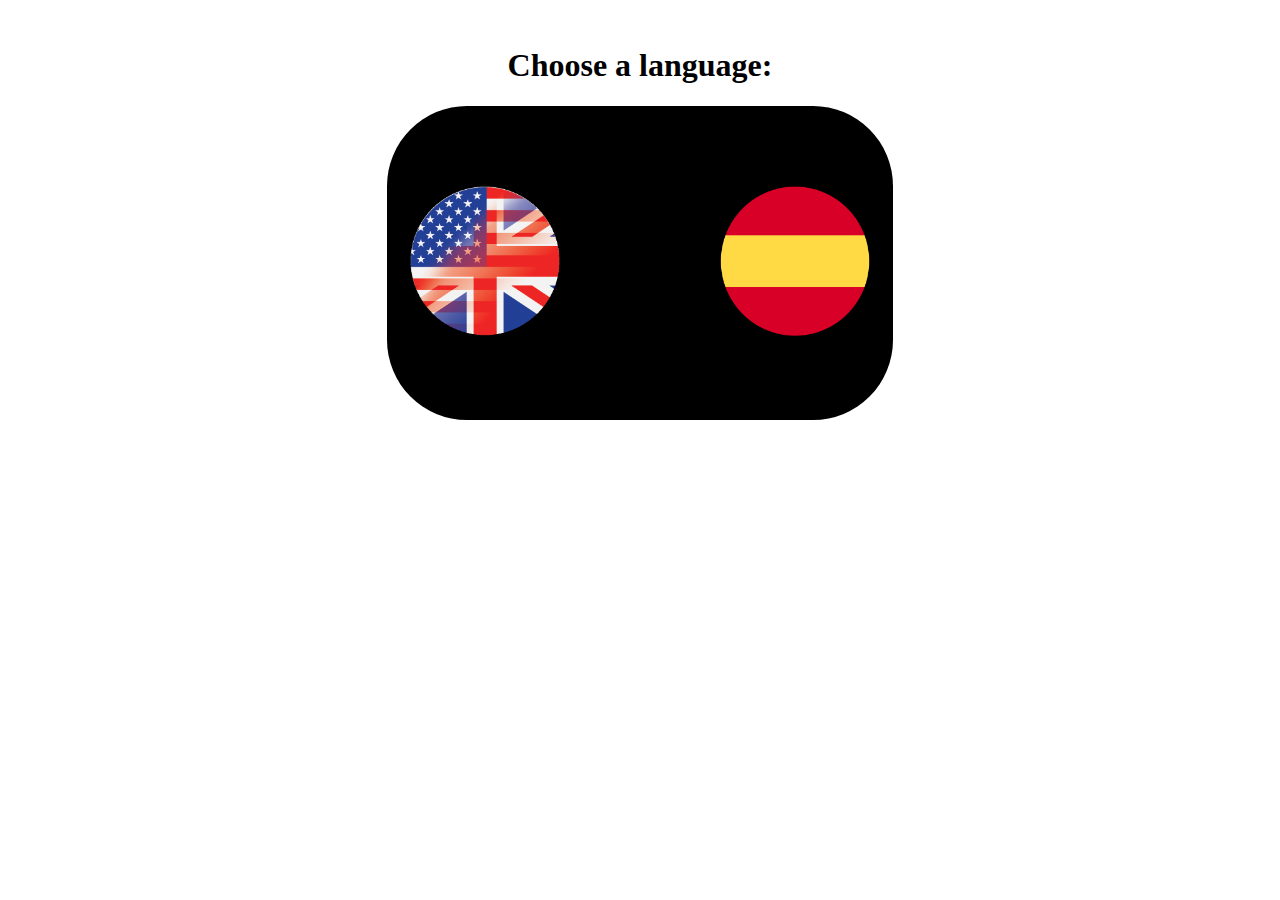
==== index.html @ 116fade8 "Update2023" ====
<!DOCTYPE html>
<html lang="en">

<head>
    <meta charset="UTF-8">
    <meta http-equiv="X-UA-Compatible" content="IE=edge">
    <meta name="viewport" content="width=device-width, initial-scale=1.0">
    <link href="css/index.css" rel="stylesheet">
    <title>CV - Language</title>
</head>

<body>
    <br>
    <h1 class="title">Choose a language:</h1>
    <div id="select">
        <a href="html/english.html"><img class="english" src="img/english.png" alt="english"></a>
        <a href="html/spanish.html"><img class="spanish" src="img/spanish.png" alt="spanish"></a>
    </div>
</body>

</html>
---- css/index.css ----
.title{
    text-align: center;
}
#select {
    display: flex;
    justify-content: center;
    background-color: black;
    margin-left: 30%;
    margin-right: 30%;
    border-radius: 80px;
}
.english {
    width: 150px;
    height: 150px;
    padding: 80px;
}

.english:hover {
    width: 200px;
    height: 200px;
    margin-top: 20px;
    margin-right: 30px;
    padding: 40px;
}

.spanish {
    padding: 80px;
    width: 150px;
    height: 150px;
}

.spanish:hover {
    margin-top: 20px;
    padding: 40px;
    width: 200px;
    margin-left: 30px;
    height: 200px;
}
@media (max-width:800px) {
    #select {
        margin-left: 1%;
        margin-right: 1%;
    }
    .spanish {
        width: 80px;
        height: 80px;
        padding: 10px;
    }
    .spanish:hover {
        padding: 5px;
        width: 100px;
        height: 100px;
        margin-top: 2px;
    }
    .english {
        width: 80px;
        height: 80px;
        padding: 10px;
    }
    .english:hover {
        padding: 5px;
        width: 100px;
        height: 100px;
        margin-top: 2px;
    }
}
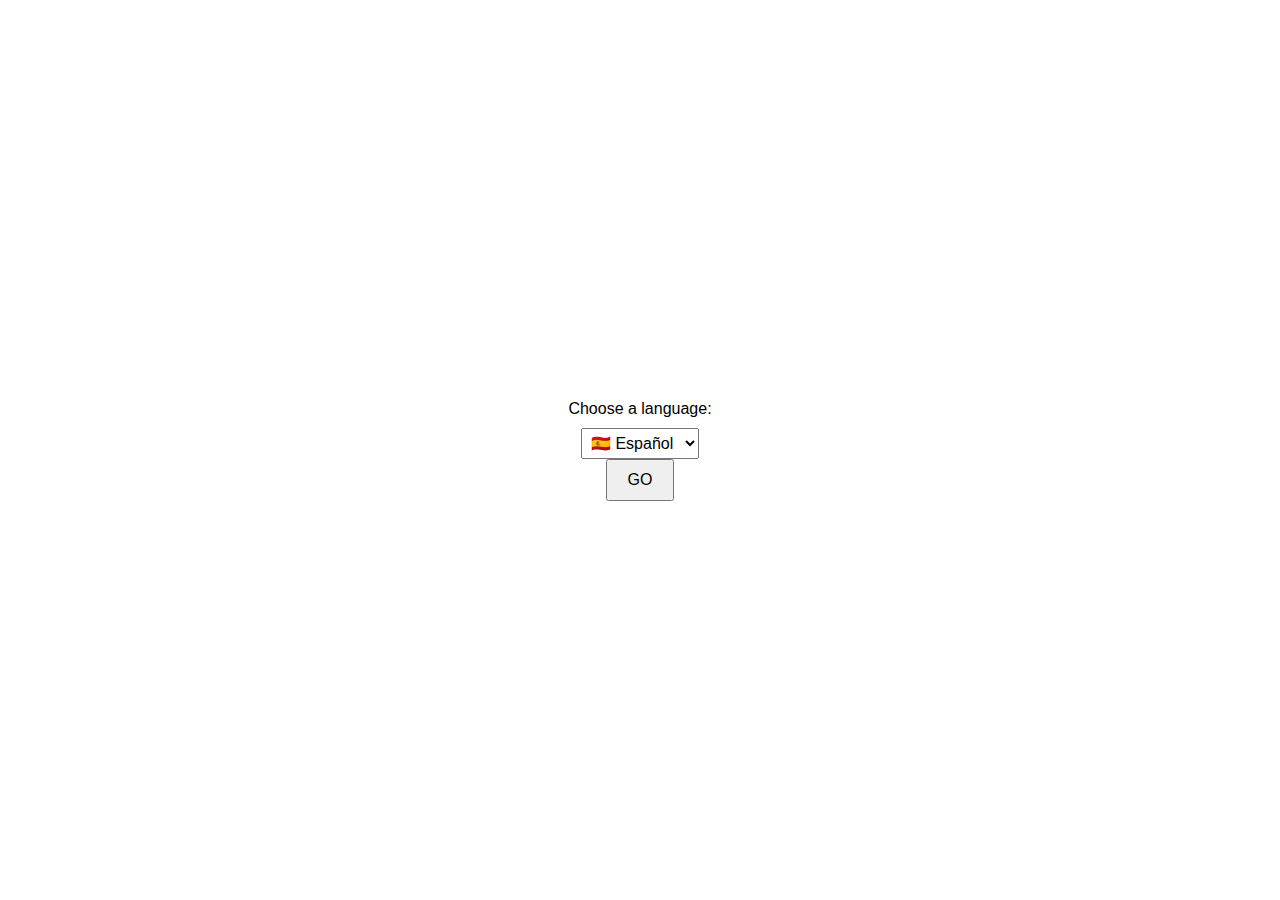
==== commit 1197ee3b: "languageUpdate" ====
--- a/index.html
+++ b/index.html
@@ -2,20 +2,75 @@
 <html lang="en">
 
 <head>
-    <meta charset="UTF-8">
-    <meta http-equiv="X-UA-Compatible" content="IE=edge">
-    <meta name="viewport" content="width=device-width, initial-scale=1.0">
-    <link href="css/index.css" rel="stylesheet">
-    <title>CV - Language</title>
+  <meta charset="UTF-8">
+  <meta name="viewport" content="width=device-width, initial-scale=1.0">
+  <title>Selector de Idioma</title>
+  <style>
+    body {
+      font-family: Arial, sans-serif;
+      margin: 0;
+      padding: 0;
+    }
+
+    .container {
+      display: flex;
+      justify-content: center;
+      align-items: center;
+      height: 100vh;
+    }
+
+    .language-selector {
+      display: flex;
+      flex-direction: column;
+      align-items: center;
+    }
+
+    .language-selector label {
+      margin-bottom: 10px;
+    }
+
+    .language-selector select {
+      padding: 5px;
+      font-size: 16px;
+    }
+
+    .language-selector button {
+      padding: 10px 20px;
+      font-size: 16px;
+    }
+
+    .flag-icon {
+      margin-right: 5px;
+    }
+  </style>
 </head>
 
 <body>
-    <br>
-    <h1 class="title">Choose a language:</h1>
-    <div id="select">
-        <a href="html/english.html"><img class="english" src="img/english.png" alt="english"></a>
-        <a href="html/spanish.html"><img class="spanish" src="img/spanish.png" alt="spanish"></a>
+  <div class="container">
+    <div class="language-selector">
+      <label for="language">Choose a language:</label>
+      <select id="language">
+        <option value="es">&#x1F1EA;&#x1F1F8; Español</option>
+        <option value="en">&#x1F1EC;&#x1F1E7; English</option>
+        <option value="fr">&#x1F1EB;&#x1F1F7; Français</option>
+      </select>
+      <button type="button" onclick="changeLanguage()">GO</button>
     </div>
+  </div>
+
+  <script>
+    function changeLanguage() {
+      var select = document.getElementById("language");
+      var selectedValue = select.options[select.selectedIndex].value;
+      if (selectedValue === "es") {
+        window.location.href = "html/es.html";
+      } else if (selectedValue === "en") {
+        window.location.href = "html/en.html";
+      } else if (selectedValue === "fr") {
+        window.location.href = "html/fr.html";
+      }
+    }
+  </script>
 </body>
 
 </html>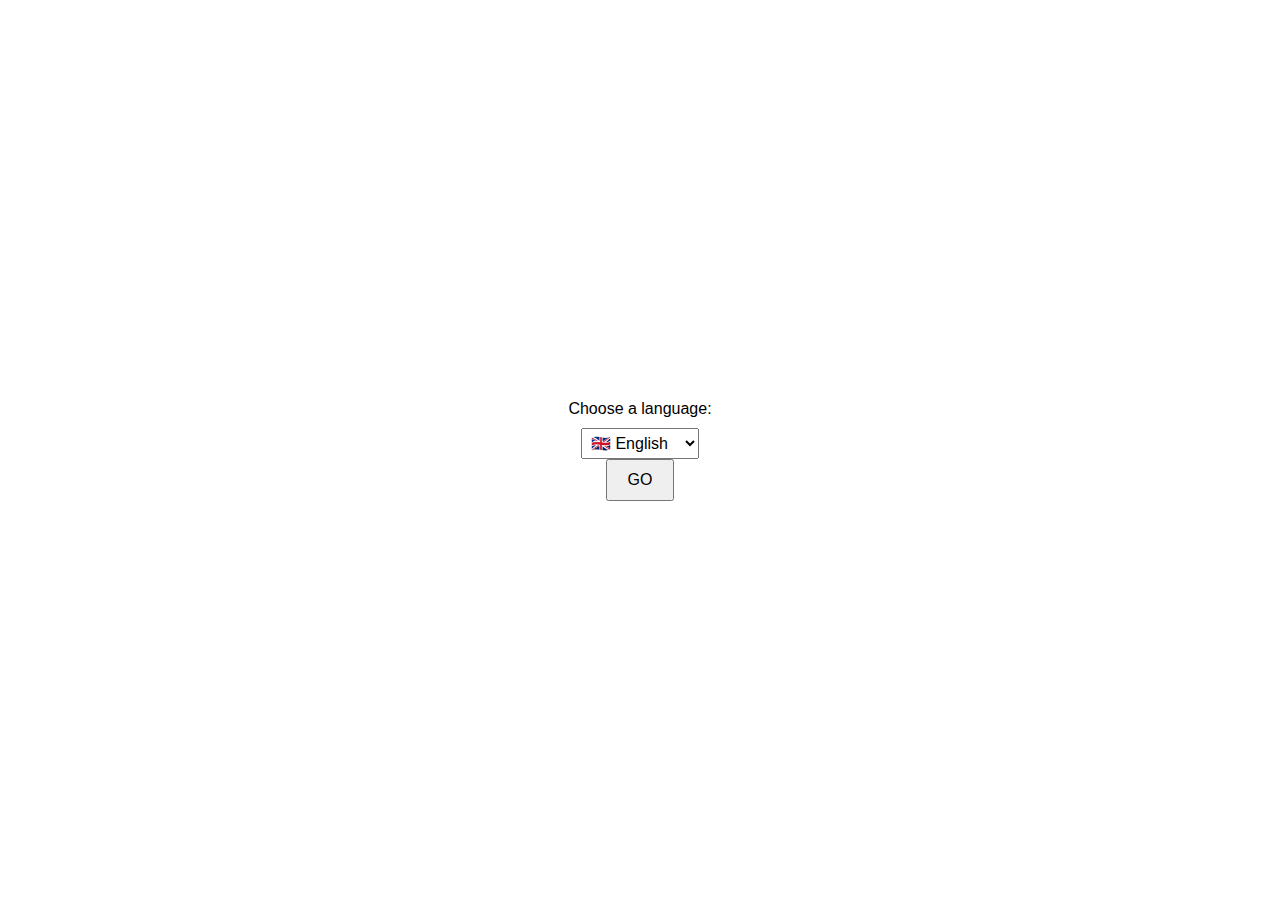
==== commit da7c4805: "lgUpdate" ====
--- a/index.html
+++ b/index.html
@@ -50,9 +50,11 @@
     <div class="language-selector">
       <label for="language">Choose a language:</label>
       <select id="language">
+        <option value="en">&#x1F1EC;&#x1F1E7; English</option>
         <option value="es">&#x1F1EA;&#x1F1F8; Español</option>
-        <option value="en">&#x1F1EC;&#x1F1E7; English</option>
         <option value="fr">&#x1F1EB;&#x1F1F7; Français</option>
+        <option value="de">&#x1F1E9;&#x1F1EA; Deutsch</option>
+        <option value="fi">&#x1F1EB;&#x1F1EE; Suomi</option>
       </select>
       <button type="button" onclick="changeLanguage()">GO</button>
     </div>
@@ -62,12 +64,16 @@
     function changeLanguage() {
       var select = document.getElementById("language");
       var selectedValue = select.options[select.selectedIndex].value;
-      if (selectedValue === "es") {
+      if (selectedValue === "en") {
+        window.location.href = "html/en.html";
+      } else if (selectedValue === "es") {
         window.location.href = "html/es.html";
-      } else if (selectedValue === "en") {
-        window.location.href = "html/en.html";
       } else if (selectedValue === "fr") {
         window.location.href = "html/fr.html";
+      } else if (selectedValue === "de") {
+        window.location.href = "html/de.html";
+      } else if (selectedValue === "fi") {
+        window.location.href = "html/fi.html";
       }
     }
   </script>
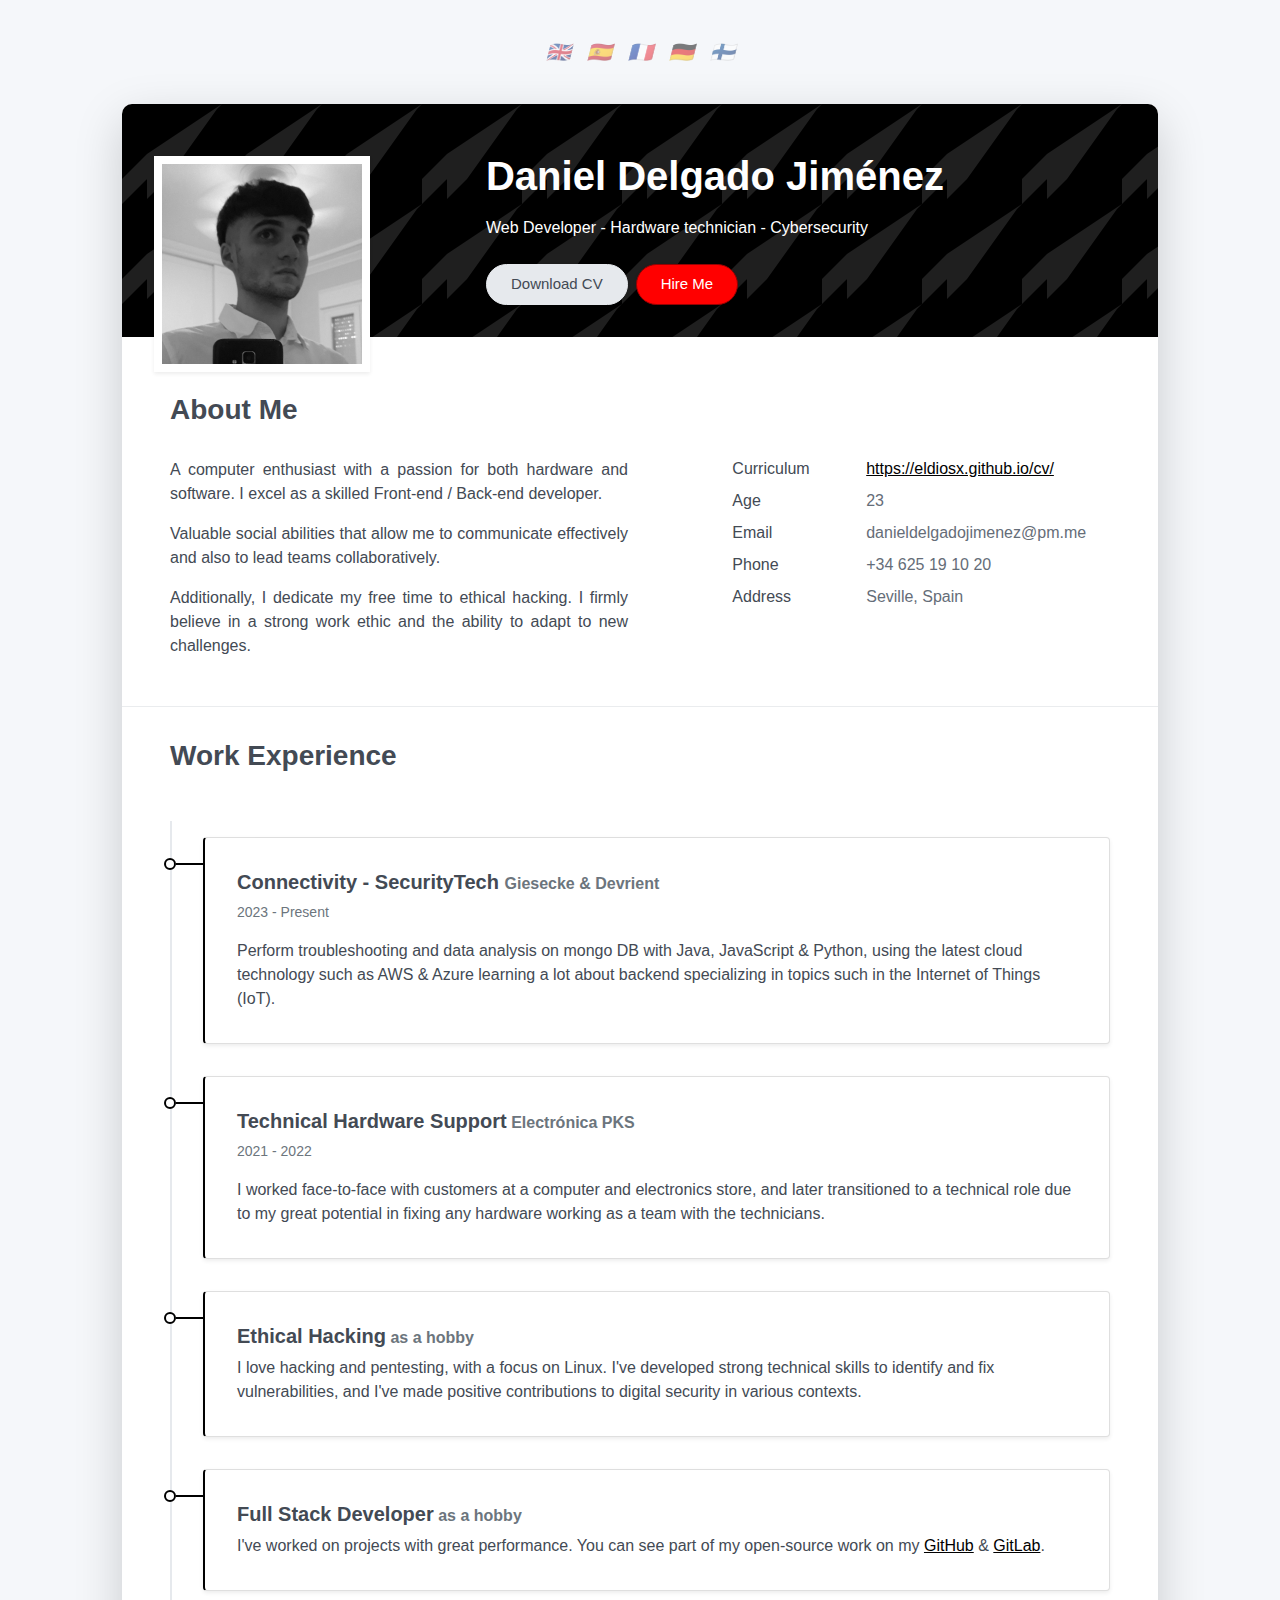
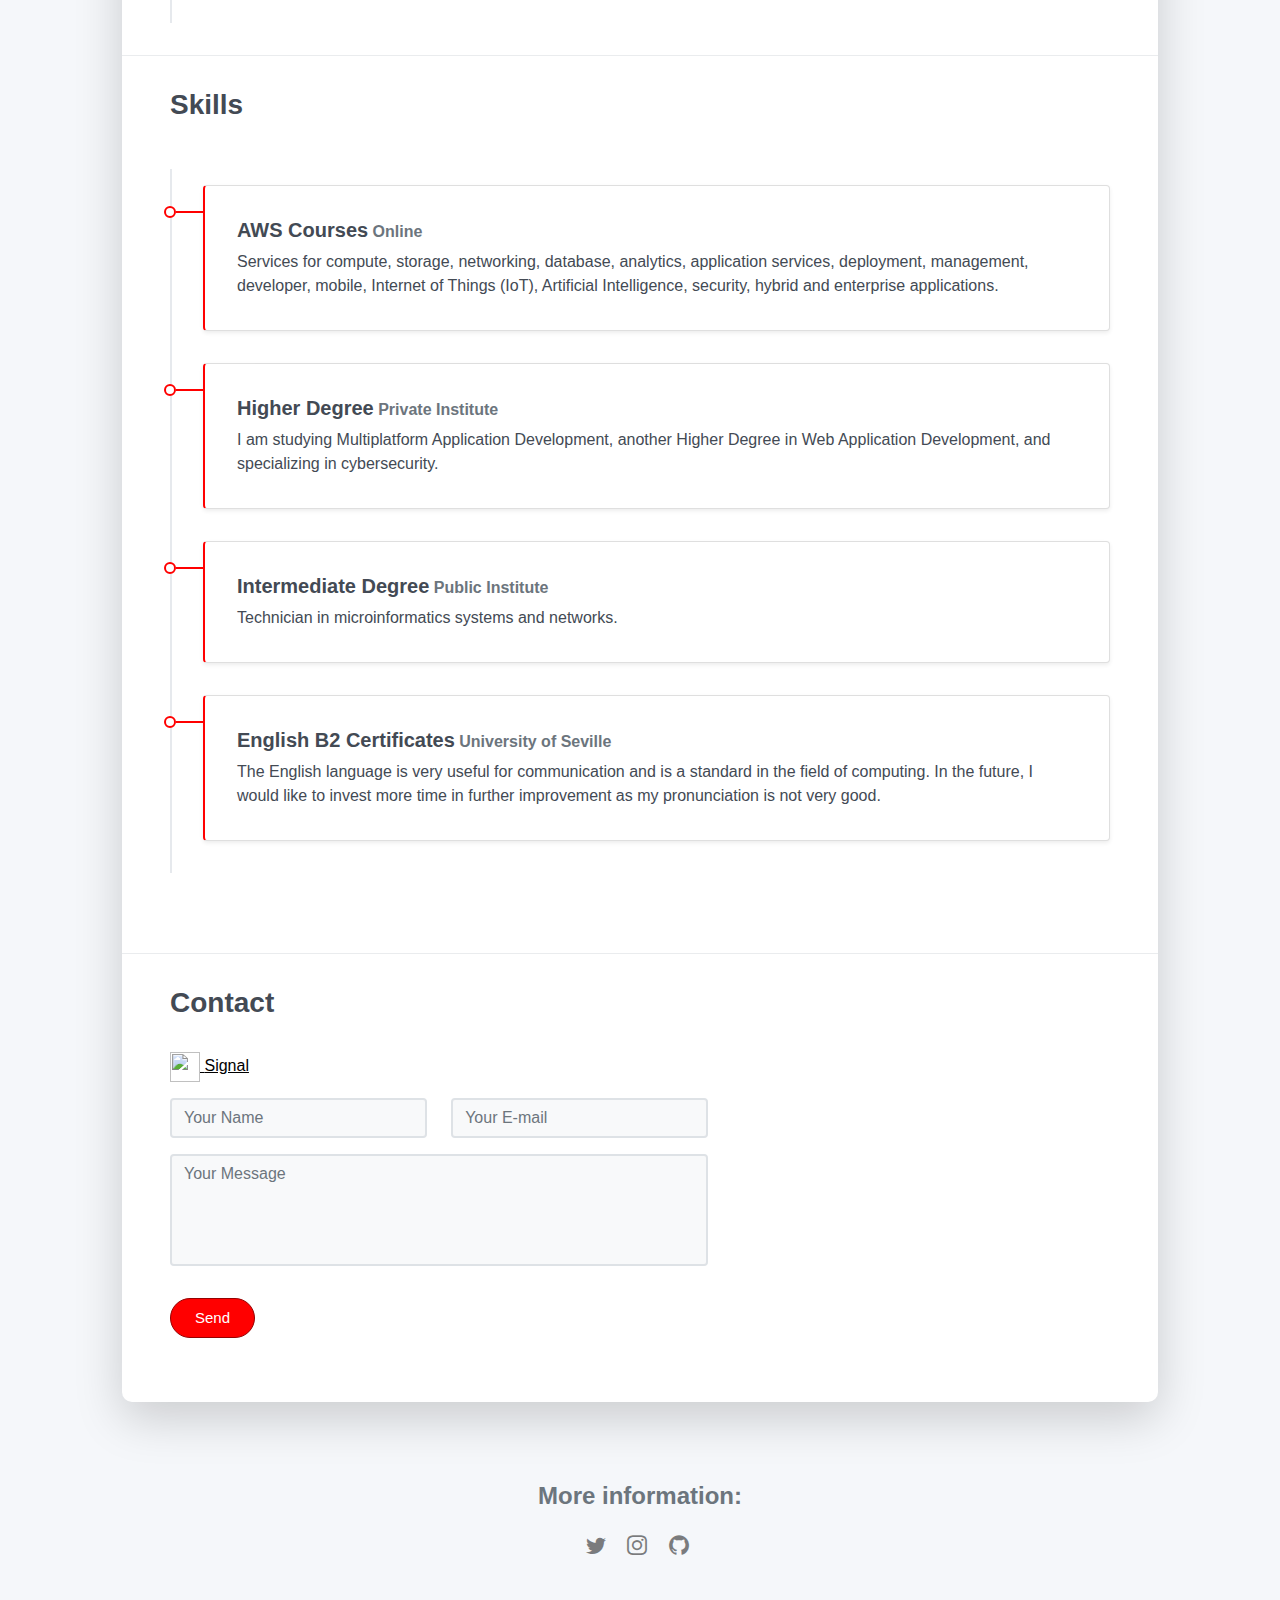
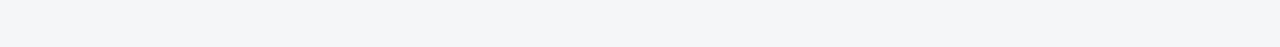
==== commit ea481c2f: "purge" ====
--- a/index.html
+++ b/index.html
@@ -1,82 +1,294 @@
 <!DOCTYPE html>
-<html lang="en">
+<html lang="es-ES">
 
 <head>
   <meta charset="UTF-8">
-  <meta name="viewport" content="width=device-width, initial-scale=1.0">
-  <title>Selector de Idioma</title>
-  <style>
-    body {
-      font-family: Arial, sans-serif;
-      margin: 0;
-      padding: 0;
-    }
-
-    .container {
-      display: flex;
-      justify-content: center;
-      align-items: center;
-      height: 100vh;
-    }
-
-    .language-selector {
-      display: flex;
-      flex-direction: column;
-      align-items: center;
-    }
-
-    .language-selector label {
-      margin-bottom: 10px;
-    }
-
-    .language-selector select {
-      padding: 5px;
-      font-size: 16px;
-    }
-
-    .language-selector button {
-      padding: 10px 20px;
-      font-size: 16px;
-    }
-
-    .flag-icon {
-      margin-right: 5px;
-    }
-  </style>
+  <meta http-equiv="X-UA-Compatible" content="IE=edge">
+  <meta name="viewport" content="width=device-width, initial-scale=1">
+  <title>Curriculum Vitae</title>
+  <link href="../css/main.css" rel="stylesheet">
+  <link href="../css/fonts.css" rel="stylesheet">
 </head>
 
-<body>
-  <div class="container">
-    <div class="language-selector">
-      <label for="language">Choose a language:</label>
-      <select id="language">
-        <option value="en">&#x1F1EC;&#x1F1E7; English</option>
-        <option value="es">&#x1F1EA;&#x1F1F8; Español</option>
-        <option value="fr">&#x1F1EB;&#x1F1F7; Français</option>
-        <option value="de">&#x1F1E9;&#x1F1EA; Deutsch</option>
-        <option value="fi">&#x1F1EB;&#x1F1EE; Suomi</option>
-      </select>
-      <button type="button" onclick="changeLanguage()">GO</button>
+<body id="top">
+  <header class="d-print-none">
+    <div class="container text-center text-lg-left">
+      <div class="py-3 clearfix">
+        <div class="site-nav">
+          <nav>
+            <ul class="nav justify-content-center">
+              <li class="nav-item">
+                <a class="nav-link" href="./">
+                  <i>&#x1F1EC;&#x1F1E7;</i>
+                </a>
+              </li>
+              <li class="nav-item">
+                <a class="nav-link" href="./es">
+                  <i>&#x1F1EA;&#x1F1F8;</i>
+                </a>
+              </li>
+              <li class="nav-item">
+                <a class="nav-link" href="./fr">
+                  <i>&#x1F1EB;&#x1F1F7;</i>
+                </a>
+              </li>
+              <li class="nav-item">
+                <a class="nav-link" href="./de">
+                  <i>&#x1F1E9;&#x1F1EA;</i>
+                </a>
+              </li>
+              <li class="nav-item">
+                <a class="nav-link" href="./fi">
+                  <i>&#x1F1EB;&#x1F1EE;</i>
+                </a>
+              </li>
+            </ul>
+          </nav>
+        </div>
+      </div>
+    </div>
+  </header>
+  <div class="page-content">
+    <div class="container">
+      <div class="cover shadow-lg bg-white">
+        <div class="cover-bg p-3 p-lg-4 text-white">
+          <div class="row">
+            <div class="col-lg-4 col-md-5">
+              <div class="avatar hover-effect bg-white shadow-sm p-1"><img src="../img/avatar2023.jpg" width="200"
+                  height="200" alt="profile"></div>
+            </div>
+            <div class="col-lg-8 col-md-7 text-center text-md-start">
+              <h2 class="h1 mt-2">Daniel Delgado Jiménez</h2>
+              <p>Web Developer - Hardware technician -
+                Cybersecurity</p>
+              <div class="d-print-none"><a class="btn btn-light text-dark shadow-sm mt-1 me-1"
+                  href="../pdf/resume_en.pdf" target="_blank">Download
+                  CV</a><a class="btn btn-success shadow-sm mt-1" href="#contact">Hire Me</a></div>
+            </div>
+          </div>
+        </div>
+        <div class="about-section pt-4 px-3 px-lg-4 mt-1">
+          <div class="row">
+            <div class="col-md-6">
+              <h2 class="h3 mb-3">About Me</h2>
+              <p>A computer enthusiast with a passion for both hardware and software. I excel as a
+                skilled Front-end / Back-end developer. </p>
+
+              <p>Valuable social abilities that allow me to communicate
+                effectively and also to lead teams collaboratively. </p>
+
+              <p>Additionally, I dedicate my free time to ethical hacking. I firmly believe in a strong work ethic and
+                the ability to adapt to new challenges.</p>
+            </div>
+            <div class="col-md-5 offset-md-1">
+              <br><br>
+              <div class="row mt-2">
+                <div class="col-sm-4">
+                  <div class="pb-1">Curriculum</div>
+                </div>
+                <div class="col-sm-8">
+                  <div class="pb-1 text-secondary"><a
+                      href="https://eldiosx.github.io/cv/">https://eldiosx.github.io/cv/</a></div>
+                </div>
+                <div class="col-sm-4">
+                  <div class="pb-1">Age</div>
+                </div>
+                <div class="col-sm-8">
+                  <div id="age" class="pb-1 text-secondary"></div>
+                </div>
+                <div class="col-sm-4">
+                  <div class="pb-1">Email</div>
+                </div>
+                <div class="col-sm-8">
+                  <div class="pb-1 text-secondary">danieldelgadojimenez@pm.me</div>
+                </div>
+                <div class="col-sm-4">
+                  <div class="pb-1">Phone</div>
+                </div>
+                <div class="col-sm-8">
+                  <div class="pb-1 text-secondary">+34 625 19 10 20</div>
+                </div>
+                <div class="col-sm-4">
+                  <div class="pb-1">Address</div>
+                </div>
+                <div class="col-sm-8">
+                  <div class="pb-1 text-secondary">Seville, Spain</div>
+                </div>
+              </div>
+            </div>
+          </div>
+        </div>
+        <hr class="d-print-none">
+        <div class="work-experience-section px-3 px-lg-4">
+          <h2 class="h3 mb-4">Work Experience</h2>
+          <div class="timeline">
+            <div class="timeline-card timeline-card-primary card shadow-sm">
+              <div class="card-body">
+                <div class="h5 mb-1">
+                  Connectivity - SecurityTech
+                  <span class="text-muted h6"> Giesecke & Devrient</span>
+                </div>
+                <div class="text-muted text-small mb-2">2023 - Present</div>
+                <div>Perform troubleshooting and data analysis on mongo DB with Java, JavaScript & Python, using the
+                  latest cloud technology such as AWS & Azure learning a lot about backend specializing in topics such
+                  in the Internet of Things (IoT).
+                </div>
+              </div>
+            </div>
+            <div class="timeline-card timeline-card-primary card shadow-sm">
+              <div class="card-body">
+                <div class="h5 mb-1">Technical Hardware Support<span class="text-muted h6"> Electrónica PKS</span>
+                </div>
+                <div class="text-muted text-small mb-2">2021 - 2022</div>
+                <div>I worked face-to-face with customers at a computer and electronics store, and later transitioned to
+                  a technical role due to my great potential in fixing any hardware working as a team with the
+                  technicians.
+                </div>
+              </div>
+            </div>
+            <div class="timeline-card timeline-card-primary card shadow-sm">
+              <div class="card-body">
+                <div class="h5 mb-1">Ethical Hacking<span class="text-muted h6"> as a hobby</span></div>
+                <div>
+                  I love hacking and pentesting, with a focus on Linux. I've developed strong technical skills to
+                  identify and fix vulnerabilities, and I've made positive contributions to digital security in various
+                  contexts.
+                </div>
+              </div>
+            </div>
+            <div class="timeline-card timeline-card-primary card shadow-sm">
+              <div class="card-body">
+                <div class="h5 mb-1">Full Stack Developer<span class="text-muted h6"> as a hobby</span>
+                </div>
+                <div>I've worked on projects with great performance. You can see part of my open-source work
+                  on my <a href="https://github.com/eldiosx">GitHub</a> & <a
+                    href="https://gitlab.com/eldiosx">GitLab</a>.</div>
+              </div>
+            </div>
+          </div>
+        </div>
+        <hr class="d-print-none">
+        <div class="page-break"></div>
+        <div class="education-section px-3 px-lg-4 pb-4">
+          <h2 class="h3 mb-4">Skills</h2>
+          <div class="timeline">
+            <div class="timeline-card timeline-card-success card shadow-sm">
+              <div class="card-body">
+                <div class="h5 mb-1">AWS Courses<span class="text-muted h6"> Online</span></div>
+                <div>Services for compute, storage, networking, database, analytics, application services, deployment,
+                  management, developer, mobile, Internet of Things (IoT), Artificial Intelligence, security, hybrid and
+                  enterprise applications.
+                </div>
+              </div>
+            </div>
+            <div class="timeline-card timeline-card-success card shadow-sm">
+              <div class="card-body">
+                <div class="h5 mb-1">Higher Degree<span class="text-muted h6"> Private Institute</span></div>
+                <div>I am studying Multiplatform Application Development, another Higher Degree in
+                  Web Application Development, and specializing in cybersecurity.
+                </div>
+              </div>
+            </div>
+            <div class="timeline-card timeline-card-success card shadow-sm">
+              <div class="card-body">
+                <div class="h5 mb-1">Intermediate Degree<span class="text-muted h6"> Public Institute</span>
+                </div>
+                <div>Technician in microinformatics systems and networks.
+                </div>
+              </div>
+            </div>
+            <div class="timeline-card timeline-card-success card shadow-sm">
+              <div class="card-body">
+                <div class="h5 mb-1">English B2 Certificates<span class="text-muted h6"> University of Seville</span>
+                </div>
+                <div>The English language is very useful for communication and is a standard in the field of computing.
+                  In the future, I would like to invest more time in further improvement as my pronunciation is not very
+                  good.
+                </div>
+              </div>
+            </div>
+          </div>
+        </div>
+        <hr class="d-print-none">
+        <div class="contant-section px-3 px-lg-4 pb-4" id="contact">
+          <h2 class="h3 text mb-3">Contact</h2>
+          <div class="row">
+            <a href="https://signal.me/#p/+34625191020">
+              <img class="icon" src="../img/signal.svg" alt="">
+              <span>Signal</span>
+            </a>
+            <div class="col-md-7 d-print-none">
+              <div class="my-2">
+                <form action="mailto:danieldelgadojimenez@protonmail.com" method="POST" enctype="text/plain">
+                  <div class="row">
+                    <div class="col-6">
+                      <input class="form-control" type="text" id="name" name="name" placeholder="Your Name" required>
+                    </div>
+                    <div class="col-6">
+                      <input class="form-control" type="email" id="email" name="_replyto" placeholder="Your E-mail"
+                        required>
+                    </div>
+                  </div>
+                  <div class="form-group my-2">
+                    <textarea class="form-control" id="message" name="message" rows="4" placeholder="Your Message"
+                      required></textarea>
+                  </div>
+                  <button class="btn btn-primary mt-2" type="submit">Send</button>
+                </form>
+              </div>
+            </div>
+            <div class="col d-none d-print-block">
+              <div class="mt-2">
+                <div>
+                  <div class="mb-2">
+                    <div class="text-dark"><i class="fab fa-email mr-1"></i><span>no</span>
+                    </div>
+                  </div>
+                  <div class="mb-2">
+                    <div class="text-dark"><i
+                        class="fab fa-twitter mr-1"></i><span>https://twitter.com/eldiosx41020</span>
+                    </div>
+                  </div>
+                  <div class="mb-2">
+                    <div class="text-dark"><i
+                        class="fab fa-instagram mr-1"></i><span>https://www.instagram.com/eldiosx</span>
+                    </div>
+                  </div>
+                  <div class="mb-2">
+                    <div class="text-dark"><i class="fab fa-github mr-1"></i><span>https://github.com/eldiosx</span>
+                    </div>
+                  </div>
+                </div>
+              </div>
+            </div>
+          </div>
+        </div>
+      </div>
     </div>
   </div>
-
-  <script>
-    function changeLanguage() {
-      var select = document.getElementById("language");
-      var selectedValue = select.options[select.selectedIndex].value;
-      if (selectedValue === "en") {
-        window.location.href = "html/en.html";
-      } else if (selectedValue === "es") {
-        window.location.href = "html/es.html";
-      } else if (selectedValue === "fr") {
-        window.location.href = "html/fr.html";
-      } else if (selectedValue === "de") {
-        window.location.href = "html/de.html";
-      } else if (selectedValue === "fi") {
-        window.location.href = "html/fi.html";
-      }
-    }
-  </script>
+  <footer class="pt-4 pb-4 text-muted text-center d-print-none">
+    <div class="container">
+      <div class="my-3">
+        <div class="h4">More information:</div>
+        <div class="footer-nav">
+          <nav>
+            <ul class="nav justify-content-center">
+              <li class="nav-item"><a class="nav-link" href="https://twitter.com/eldiosxLinux" title="Twitter"><i
+                    class="icon-twitter"></i><span class="menu-title sr-only">&nbsp;</span></a>
+              </li>
+              <li class="nav-item"><a class="nav-link" href="https://www.instagram.com/eldiosx" title="Instagram"><i
+                    class="icon-instagram"></i><span class="menu-title sr-only">&nbsp;</span></a>
+              </li>
+              <li class="nav-item"><a class="nav-link" href="https://github.com/eldiosx" title="Github"><i
+                    class="icon-github"></i><span class="menu-title sr-only">&nbsp;</span></a>
+              </li>
+            </ul>
+          </nav>
+        </div>
+      </div>
+    </div>
+  </footer>
+  <script src="../js/main.js"></script>
 </body>
 
 </html>--- a/css/main.css
+++ b/css/main.css
@@ -0,0 +1,4148 @@
+:root {
+  --bs-font-sans-serif: "Roboto", -apple-system, BlinkMacSystemFont, "Segoe UI", Roboto, "Helvetica Neue", Arial, sans-serif, "Apple Color Emoji", "Segoe UI Emoji", "Segoe UI Symbol";
+  --bs-font-monospace: SFMono-Regular, Menlo, Monaco, Consolas, "Liberation Mono", "Courier New", monospace;
+  --bs-gradient: linear-gradient(180deg, rgba(255, 255, 255, 0.15), rgba(255, 255, 255, 0));
+}
+
+@media (prefers-reduced-motion: no-preference) {
+  :root {
+    scroll-behavior: smooth;
+  }
+}
+
+body {
+  margin: 0;
+  font-family: var(--bs-font-sans-serif);
+  font-size: 1rem;
+  font-weight: 400;
+  line-height: 1.5;
+  color: #434A54;
+  background-color: #F5F7FA;
+  -webkit-text-size-adjust: 100%;
+  -webkit-tap-highlight-color: rgba(0, 0, 0, 0);
+}
+
+[tabindex="-1"]:focus:not(:focus-visible) {
+  outline: 0 !important;
+}
+
+.about-section {
+  text-align: justify;
+}
+
+hr {
+  margin: 2rem 0;
+  color: #adb5bd;
+  background-color: currentColor;
+  border: 0;
+  opacity: 0.25;
+}
+
+hr:not([size]) {
+  height: 1px;
+}
+
+h1,
+.h1,
+h2,
+.h2,
+h3,
+.h3,
+.h4,
+.h5,
+.h6 {
+  margin-top: 0;
+  margin-bottom: 1rem;
+  font-family: "Poppins", -apple-system, BlinkMacSystemFont, "Segoe UI", Roboto, "Helvetica Neue", Arial, sans-serif, "Apple Color Emoji", "Segoe UI Emoji", "Segoe UI Symbol";
+  font-weight: 600;
+  line-height: 1.2;
+}
+
+h1,
+.h1 {
+  font-size: calc(1.375rem + 1.5vw);
+}
+
+@media (min-width: 1200px) {
+
+  h1,
+  .h1 {
+    font-size: 2.5rem;
+  }
+}
+
+h2,
+.h2 {
+  font-size: calc(1.325rem + 0.9vw);
+}
+
+@media (min-width: 1200px) {
+
+  h2,
+  .h2 {
+    font-size: 2rem;
+  }
+}
+
+h3,
+.h3 {
+  font-size: calc(1.3rem + 0.6vw);
+}
+
+@media (min-width: 1200px) {
+
+  h3,
+  .h3 {
+    font-size: 1.75rem;
+  }
+}
+
+.h4 {
+  font-size: calc(1.275rem + 0.3vw);
+}
+
+@media (min-width: 1200px) {
+
+  .h4 {
+    font-size: 1.5rem;
+  }
+}
+
+.h5 {
+  font-size: 1.25rem;
+}
+
+.h6 {
+  font-size: 1rem;
+}
+
+p {
+  margin-top: 0;
+  margin-bottom: 1rem;
+}
+
+ol,
+ul {
+  padding-left: 2rem;
+}
+
+ol,
+ul,
+dl {
+  margin-top: 0;
+  margin-bottom: 1rem;
+}
+
+ol ol,
+ul ul,
+ol ul,
+ul ol {
+  margin-bottom: 0;
+}
+
+dt {
+  font-weight: 700;
+}
+
+dd {
+  margin-bottom: .5rem;
+  margin-left: 0;
+}
+
+blockquote {
+  margin: 0 0 1rem;
+}
+
+b,
+strong {
+  font-weight: bolder;
+}
+
+sub,
+sup {
+  position: relative;
+  font-size: 0.75em;
+  line-height: 0;
+  vertical-align: baseline;
+}
+
+sub {
+  bottom: -.25em;
+}
+
+sup {
+  top: -.5em;
+}
+
+a {
+  color: #000000;
+  text-decoration: underline;
+}
+
+a:hover {
+  color: #3b6eb0;
+}
+
+a:not([href]):not([class]),
+a:not([href]):not([class]):hover {
+  color: inherit;
+  text-decoration: none;
+}
+
+a>code {
+  color: inherit;
+}
+
+kbd {
+  padding: 0.2rem 0.4rem;
+  font-size: 0.875em;
+  color: #fff;
+  background-color: #212529;
+  border-radius: 0.2rem;
+}
+
+img,
+svg {
+  vertical-align: middle;
+}
+
+th {
+  text-align: inherit;
+  text-align: -webkit-match-parent;
+}
+
+thead,
+tbody,
+tfoot,
+tr,
+td,
+th {
+  border-color: inherit;
+  border-style: solid;
+  border-width: 0;
+}
+
+label {
+  display: inline-block;
+}
+
+button {
+  border-radius: 0;
+}
+
+button:focus {
+  outline: dotted 1px;
+  outline: -webkit-focus-ring-color auto 5px;
+}
+
+input,
+button,
+select,
+optgroup,
+textarea {
+  margin: 0;
+  font-family: inherit;
+  font-size: inherit;
+  line-height: inherit;
+}
+
+button,
+select {
+  text-transform: none;
+}
+
+[role="button"] {
+  cursor: pointer;
+}
+
+select {
+  word-wrap: normal;
+}
+
+[list]::-webkit-calendar-picker-indicator {
+  display: none;
+}
+
+button,
+[type="button"],
+[type="reset"],
+[type="submit"] {
+  -webkit-appearance: button;
+}
+
+button:not(:disabled),
+[type="button"]:not(:disabled),
+[type="reset"]:not(:disabled),
+[type="submit"]:not(:disabled) {
+  cursor: pointer;
+}
+
+::-moz-focus-inner {
+  padding: 0;
+  border-style: none;
+}
+
+textarea {
+  resize: vertical;
+}
+
+fieldset {
+  min-width: 0;
+  padding: 0;
+  margin: 0;
+  border: 0;
+}
+
+legend {
+  float: left;
+  width: 100%;
+  padding: 0;
+  margin-bottom: 0.5rem;
+  font-size: calc(1.275rem + 0.3vw);
+  line-height: inherit;
+}
+
+@media (min-width: 1200px) {
+  legend {
+    font-size: 1.5rem;
+  }
+}
+
+legend+* {
+  clear: left;
+}
+
+::-webkit-datetime-edit-fields-wrapper,
+::-webkit-datetime-edit-text,
+::-webkit-datetime-edit-minute,
+::-webkit-datetime-edit-hour-field,
+::-webkit-datetime-edit-day-field,
+::-webkit-datetime-edit-month-field,
+::-webkit-datetime-edit-year-field {
+  padding: 0;
+}
+
+::-webkit-inner-spin-button {
+  height: auto;
+}
+
+[type="search"] {
+  outline-offset: -2px;
+  -webkit-appearance: textfield;
+}
+
+/* rtl:raw:
+[type="tel"],
+[type="url"],
+[type="email"],
+[type="number"] {
+  direction: ltr;
+}
+*/
+::-webkit-search-decoration {
+  -webkit-appearance: none;
+}
+
+::-webkit-color-swatch-wrapper {
+  padding: 0;
+}
+
+::file-selector-button {
+  font: inherit;
+}
+
+::-webkit-file-upload-button {
+  font: inherit;
+  -webkit-appearance: button;
+}
+
+output {
+  display: inline-block;
+}
+
+iframe {
+  border: 0;
+}
+
+summary {
+  display: list-item;
+  cursor: pointer;
+}
+
+progress {
+  vertical-align: baseline;
+}
+
+[hidden] {
+  display: none !important;
+}
+
+.initialism {
+  font-size: 0.875em;
+  text-transform: uppercase;
+}
+
+.blockquote {
+  margin-bottom: 2rem;
+  font-size: 1.25rem;
+}
+
+.blockquote> :last-child {
+  margin-bottom: 0;
+}
+
+.blockquote-footer {
+  margin-top: -2rem;
+  margin-bottom: 2rem;
+  font-size: 0.875em;
+  color: #6c757d;
+}
+
+.blockquote-footer::before {
+  content: "\2014\00A0";
+}
+
+.img-fluid {
+  max-width: 100%;
+  height: auto;
+}
+
+.img-thumbnail {
+  padding: 0.25rem;
+  background-color: #F5F7FA;
+  border: 1px solid #dee2e6;
+  border-radius: 0.25rem;
+  max-width: 100%;
+  height: auto;
+}
+
+.container {
+  width: 100%;
+  padding-right: var(--bs-gutter-x, 0.75rem);
+  padding-left: var(--bs-gutter-x, 0.75rem);
+  margin-right: auto;
+  margin-left: auto;
+}
+
+@media (min-width: 576px) {
+
+  .container,
+  .container-sm {
+    max-width: 540px;
+  }
+}
+
+@media (min-width: 768px) {
+
+  .container,
+  .container-sm,
+  .container-md {
+    max-width: 720px;
+  }
+}
+
+@media (min-width: 992px) {
+
+  .container,
+  .container-sm,
+  .container-md,
+  .container-lg {
+    max-width: 960px;
+  }
+}
+
+@media (min-width: 1200px) {
+
+  .container,
+  .container-sm,
+  .container-md,
+  .container-lg,
+  .container-xl {
+    max-width: 1060px;
+  }
+}
+
+.row {
+  --bs-gutter-x: 1.5rem;
+  --bs-gutter-y: 0;
+  display: flex;
+  flex-wrap: wrap;
+  margin-top: calc(var(--bs-gutter-y) * -1);
+  margin-right: calc(var(--bs-gutter-x) / -2);
+  margin-left: calc(var(--bs-gutter-x) / -2);
+}
+
+.row>* {
+  flex-shrink: 0;
+  width: 100%;
+  max-width: 100%;
+  padding-right: calc(var(--bs-gutter-x) / 2);
+  padding-left: calc(var(--bs-gutter-x) / 2);
+  margin-top: var(--bs-gutter-y);
+}
+
+.col-6 {
+  flex: 0 0 auto;
+  width: 50%;
+}
+
+
+@media (min-width: 576px) {
+
+  .col-sm-4 {
+    flex: 0 0 auto;
+    width: 33.33333%;
+  }
+
+  .col-sm-8 {
+    flex: 0 0 auto;
+    width: 66.66667%;
+  }
+
+}
+
+@media (min-width: 768px) {
+
+  .col-md-4 {
+    flex: 0 0 auto;
+    width: 33.33333%;
+  }
+
+  .col-md-5 {
+    flex: 0 0 auto;
+    width: 41.66667%;
+  }
+
+  .col-md-6 {
+    flex: 0 0 auto;
+    width: 50%;
+  }
+
+  .col-md-7 {
+    flex: 0 0 auto;
+    width: 58.33333%;
+  }
+}
+
+@media (min-width: 992px) {
+
+  .offset-md-1 {
+    margin-left: 8.33333%;
+  }
+
+  .col-lg-4 {
+    flex: 0 0 auto;
+    width: 33.33333%;
+  }
+
+  .col-lg-8 {
+    flex: 0 0 auto;
+    width: 66.66667%;
+  }
+
+}
+
+.form-control {
+  display: block;
+  width: 100%;
+  padding: 0.375rem 0.75rem;
+  font-size: 1rem;
+  font-weight: 400;
+  line-height: 1.5;
+  color: #434A54;
+  background-color: #f8f9fa;
+  background-clip: padding-box;
+  border: 2px solid #dee2e6;
+  -webkit-appearance: none;
+  -moz-appearance: none;
+  appearance: none;
+  border-radius: 0.25rem;
+  transition: border-color 0.15s ease-in-out, box-shadow 0.15s ease-in-out;
+}
+
+@media (prefers-reduced-motion: reduce) {
+  .form-control {
+    transition: none;
+  }
+}
+
+.form-control[type="file"] {
+  overflow: hidden;
+}
+
+.form-control[type="file"]:not(:disabled):not([readonly]) {
+  cursor: pointer;
+}
+
+.form-control:focus {
+  color: #434A54;
+  background-color: white;
+  border-color: #a5c4ee;
+  outline: 0;
+  box-shadow: 0 0 0 0.25rem rgba(74, 137, 220, 0.25);
+}
+
+.form-control::-webkit-date-and-time-value {
+  height: 1.5em;
+}
+
+.form-control::-moz-placeholder {
+  color: #6c757d;
+  opacity: 1;
+}
+
+.form-control:-ms-input-placeholder {
+  color: #6c757d;
+  opacity: 1;
+}
+
+.form-control::placeholder {
+  color: #6c757d;
+  opacity: 1;
+}
+
+.form-control:disabled,
+.form-control[readonly] {
+  background-color: #e9ecef;
+  opacity: 1;
+}
+
+.form-control::file-selector-button {
+  padding: 0.375rem 0.75rem;
+  margin: -0.375rem -0.75rem;
+  -webkit-margin-end: 0.75rem;
+  margin-inline-end: 0.75rem;
+  color: #434A54;
+  background-color: #e9ecef;
+  pointer-events: none;
+  border-color: inherit;
+  border-style: solid;
+  border-width: 0;
+  border-inline-end-width: 2px;
+  border-radius: 0;
+  transition: all 0.18s ease-in-out;
+}
+
+@media (prefers-reduced-motion: reduce) {
+  .form-control::file-selector-button {
+    transition: none;
+  }
+}
+
+.form-control:hover:not(:disabled):not([readonly])::file-selector-button {
+  background-color: #dde0e3;
+}
+
+.form-control::-webkit-file-upload-button {
+  padding: 0.375rem 0.75rem;
+  margin: -0.375rem -0.75rem;
+  -webkit-margin-end: 0.75rem;
+  margin-inline-end: 0.75rem;
+  color: #434A54;
+  background-color: #e9ecef;
+  pointer-events: none;
+  border-color: inherit;
+  border-style: solid;
+  border-width: 0;
+  border-inline-end-width: 2px;
+  border-radius: 0;
+  -webkit-transition: all 0.18s ease-in-out;
+  transition: all 0.18s ease-in-out;
+}
+
+@media (prefers-reduced-motion: reduce) {
+  .form-control::-webkit-file-upload-button {
+    -webkit-transition: none;
+    transition: none;
+  }
+}
+
+.form-control:hover:not(:disabled):not([readonly])::-webkit-file-upload-button {
+  background-color: #dde0e3;
+}
+
+.form-control-plaintext {
+  display: block;
+  width: 100%;
+  padding: 0.375rem 0;
+  margin-bottom: 0;
+  line-height: 1.5;
+  color: #434A54;
+  background-color: transparent;
+  border: solid transparent;
+  border-width: 2px 0;
+}
+
+.form-control-plaintext.form-control-sm,
+.form-control-plaintext.form-control-lg {
+  padding-right: 0;
+  padding-left: 0;
+}
+
+.form-control-sm {
+  min-height: calc(1.5em + 0.5rem + 4px);
+  padding: 0.25rem 0.5rem;
+  font-size: 0.875rem;
+  border-radius: 0.2rem;
+}
+
+.form-control-sm::file-selector-button {
+  padding: 0.25rem 0.5rem;
+  margin: -0.25rem -0.5rem;
+  -webkit-margin-end: 0.5rem;
+  margin-inline-end: 0.5rem;
+}
+
+.form-control-sm::-webkit-file-upload-button {
+  padding: 0.25rem 0.5rem;
+  margin: -0.25rem -0.5rem;
+  -webkit-margin-end: 0.5rem;
+  margin-inline-end: 0.5rem;
+}
+
+.form-control-lg {
+  min-height: calc(1.5em + 1rem + 4px);
+  padding: 0.5rem 1rem;
+  font-size: 1.25rem;
+  border-radius: 0.3rem;
+}
+
+.form-control-lg::file-selector-button {
+  padding: 0.5rem 1rem;
+  margin: -0.5rem -1rem;
+  -webkit-margin-end: 1rem;
+  margin-inline-end: 1rem;
+}
+
+.form-control-lg::-webkit-file-upload-button {
+  padding: 0.5rem 1rem;
+  margin: -0.5rem -1rem;
+  -webkit-margin-end: 1rem;
+  margin-inline-end: 1rem;
+}
+
+textarea.form-control {
+  min-height: calc(1.5em + 0.75rem + 4px);
+  resize: none;
+}
+
+textarea.form-control-sm {
+  min-height: calc(1.5em + 0.5rem + 4px);
+}
+
+textarea.form-control-lg {
+  min-height: calc(1.5em + 1rem + 4px);
+}
+
+.form-control-color {
+  max-width: 3rem;
+  height: auto;
+  padding: 0.375rem;
+}
+
+.form-control-color:not(:disabled):not([readonly]) {
+  cursor: pointer;
+}
+
+.form-control-color::-moz-color-swatch {
+  height: 1.5em;
+  border-radius: 0.25rem;
+}
+
+.form-control-color::-webkit-color-swatch {
+  height: 1.5em;
+  border-radius: 0.25rem;
+}
+
+.btn-check {
+  position: absolute;
+  clip: rect(0, 0, 0, 0);
+  pointer-events: none;
+}
+
+.btn-check[disabled]+.btn,
+.btn-check:disabled+.btn {
+  pointer-events: none;
+  filter: none;
+  opacity: 0.65;
+}
+
+.form-floating>.form-control::-moz-placeholder {
+  color: transparent;
+}
+
+.form-floating>.form-control:-ms-input-placeholder {
+  color: transparent;
+}
+
+.form-floating>.form-control::placeholder {
+  color: transparent;
+}
+
+.form-floating>.form-control:not(:-moz-placeholder-shown) {
+  padding-top: 1.625rem;
+  padding-bottom: 0.625rem;
+}
+
+.form-floating>.form-control:not(:-ms-input-placeholder) {
+  padding-top: 1.625rem;
+  padding-bottom: 0.625rem;
+}
+
+.form-floating>.form-control:focus,
+.form-floating>.form-control:not(:placeholder-shown) {
+  padding-top: 1.625rem;
+  padding-bottom: 0.625rem;
+}
+
+.form-floating>.form-control:-webkit-autofill {
+  padding-top: 1.625rem;
+  padding-bottom: 0.625rem;
+}
+
+.form-floating>.form-control:not(:-moz-placeholder-shown)~label {
+  opacity: 0.65;
+  transform: scale(0.85) translateY(-0.5rem) translateX(0.15rem);
+}
+
+.form-floating>.form-control:not(:-ms-input-placeholder)~label {
+  opacity: 0.65;
+  transform: scale(0.85) translateY(-0.5rem) translateX(0.15rem);
+}
+
+.form-floating>.form-control:focus~label,
+.form-floating>.form-control:not(:placeholder-shown)~label {
+  opacity: 0.65;
+  transform: scale(0.85) translateY(-0.5rem) translateX(0.15rem);
+}
+
+.form-floating>.form-control:-webkit-autofill~label {
+  opacity: 0.65;
+  transform: scale(0.85) translateY(-0.5rem) translateX(0.15rem);
+}
+
+.input-group {
+  position: relative;
+  display: flex;
+  flex-wrap: wrap;
+  align-items: stretch;
+  width: 100%;
+}
+
+.input-group>.form-control {
+  position: relative;
+  flex: 1 1 auto;
+  width: 1%;
+  min-width: 0;
+}
+
+.input-group>.form-control:focus {
+  z-index: 3;
+}
+
+.input-group .btn {
+  position: relative;
+  z-index: 2;
+}
+
+.input-group .btn:focus {
+  z-index: 3;
+}
+
+.input-group-text {
+  display: flex;
+  align-items: center;
+  padding: 0.375rem 0.75rem;
+  font-size: 1rem;
+  font-weight: 400;
+  line-height: 1.5;
+  color: #434A54;
+  text-align: center;
+  white-space: nowrap;
+  background-color: #e9ecef;
+  border: 2px solid #dee2e6;
+  border-radius: 0.25rem;
+}
+
+.input-group-lg>.form-control,
+.input-group-lg>.form-select,
+.input-group-lg>.input-group-text,
+.input-group-lg>.btn {
+  padding: 0.5rem 1rem;
+  font-size: 1.25rem;
+  border-radius: 0.3rem;
+}
+
+.input-group-sm>.form-control,
+.input-group-sm>.form-select,
+.input-group-sm>.input-group-text,
+.input-group-sm>.btn {
+  padding: 0.25rem 0.5rem;
+  font-size: 0.875rem;
+  border-radius: 0.2rem;
+}
+
+.input-group:not(.has-validation)> :not(:last-child):not(.dropdown-toggle):not(.dropdown-menu),
+.input-group:not(.has-validation)>.dropdown-toggle:nth-last-child(n + 3) {
+  border-top-right-radius: 0;
+  border-bottom-right-radius: 0;
+}
+
+.input-group.has-validation> :nth-last-child(n + 3):not(.dropdown-toggle):not(.dropdown-menu),
+.input-group.has-validation>.dropdown-toggle:nth-last-child(n + 4) {
+  border-top-right-radius: 0;
+  border-bottom-right-radius: 0;
+}
+
+.input-group> :not(:first-child):not(.dropdown-menu):not(.valid-tooltip):not(.valid-feedback):not(.invalid-tooltip):not(.invalid-feedback) {
+  margin-left: -2px;
+  border-top-left-radius: 0;
+  border-bottom-left-radius: 0;
+}
+
+.was-validated :valid~.valid-feedback,
+.was-validated :valid~.valid-tooltip,
+.is-valid~.valid-feedback,
+.is-valid~.valid-tooltip {
+  display: block;
+}
+
+.was-validated .form-control:valid,
+.form-control.is-valid {
+  border-color: #37BC9B;
+  padding-right: calc(1.5em + 0.75rem);
+  background-image: url("data:image/svg+xml,%3csvg xmlns='http://www.w3.org/2000/svg' viewBox='0 0 8 8'%3e%3cpath fill='%2337BC9B' d='M2.3 6.73L.6 4.53c-.4-1.04.46-1.4 1.1-.8l1.1 1.4 3.4-3.8c.6-.63 1.6-.27 1.2.7l-4 4.6c-.43.5-.8.4-1.1.1z'/%3e%3c/svg%3e");
+  background-repeat: no-repeat;
+  background-position: right calc(0.375em + 0.1875rem) center;
+  background-size: calc(0.75em + 0.375rem) calc(0.75em + 0.375rem);
+}
+
+.was-validated .form-control:valid:focus,
+.form-control.is-valid:focus {
+  border-color: #37BC9B;
+  box-shadow: 0 0 0 0.25rem rgba(55, 188, 155, 0.25);
+}
+
+.was-validated textarea.form-control:valid,
+textarea.form-control.is-valid {
+  padding-right: calc(1.5em + 0.75rem);
+  background-position: top calc(0.375em + 0.1875rem) right calc(0.375em + 0.1875rem);
+}
+
+.was-validated .form-select:valid,
+.form-select.is-valid {
+  border-color: #37BC9B;
+  padding-right: calc(0.75em + 2.3125rem);
+  background-image: url("data:image/svg+xml,%3csvg xmlns='http://www.w3.org/2000/svg' viewBox='0 0 16 16'%3e%3cpath fill='none' stroke='%23343a40' stroke-linecap='round' stroke-linejoin='round' stroke-width='2' d='M2 5l6 6 6-6'/%3e%3c/svg%3e"), url("data:image/svg+xml,%3csvg xmlns='http://www.w3.org/2000/svg' viewBox='0 0 8 8'%3e%3cpath fill='%2337BC9B' d='M2.3 6.73L.6 4.53c-.4-1.04.46-1.4 1.1-.8l1.1 1.4 3.4-3.8c.6-.63 1.6-.27 1.2.7l-4 4.6c-.43.5-.8.4-1.1.1z'/%3e%3c/svg%3e");
+  background-position: right 0.75rem center, center right 1.75rem;
+  background-size: 16px 12px, calc(0.75em + 0.375rem) calc(0.75em + 0.375rem);
+}
+
+.was-validated .form-select:valid:focus,
+.form-select.is-valid:focus {
+  border-color: #37BC9B;
+  box-shadow: 0 0 0 0.25rem rgba(55, 188, 155, 0.25);
+}
+
+.was-validated .form-check-input:valid,
+.form-check-input.is-valid {
+  border-color: #37BC9B;
+}
+
+.was-validated .form-check-input:valid:checked,
+.form-check-input.is-valid:checked {
+  background-color: #37BC9B;
+}
+
+.was-validated .form-check-input:valid:focus,
+.form-check-input.is-valid:focus {
+  box-shadow: 0 0 0 0.25rem rgba(55, 188, 155, 0.25);
+}
+
+.was-validated :invalid~.invalid-feedback,
+.was-validated :invalid~.invalid-tooltip,
+.is-invalid~.invalid-feedback,
+.is-invalid~.invalid-tooltip {
+  display: block;
+}
+
+.was-validated .form-control:invalid,
+.form-control.is-invalid {
+  border-color: #E9573F;
+  padding-right: calc(1.5em + 0.75rem);
+  background-image: url("data:image/svg+xml,%3csvg xmlns='http://www.w3.org/2000/svg' viewBox='0 0 12 12' width='12' height='12' fill='none' stroke='%23E9573F'%3e%3ccircle cx='6' cy='6' r='4.5'/%3e%3cpath stroke-linejoin='round' d='M5.8 3.6h.4L6 6.5z'/%3e%3ccircle cx='6' cy='8.2' r='.6' fill='%23E9573F' stroke='none'/%3e%3c/svg%3e");
+  background-repeat: no-repeat;
+  background-position: right calc(0.375em + 0.1875rem) center;
+  background-size: calc(0.75em + 0.375rem) calc(0.75em + 0.375rem);
+}
+
+.was-validated .form-control:invalid:focus,
+.form-control.is-invalid:focus {
+  border-color: #E9573F;
+  box-shadow: 0 0 0 0.25rem rgba(233, 87, 63, 0.25);
+}
+
+.was-validated textarea.form-control:invalid,
+textarea.form-control.is-invalid {
+  padding-right: calc(1.5em + 0.75rem);
+  background-position: top calc(0.375em + 0.1875rem) right calc(0.375em + 0.1875rem);
+}
+
+.was-validated .form-select:invalid,
+.form-select.is-invalid {
+  border-color: #E9573F;
+  padding-right: calc(0.75em + 2.3125rem);
+  background-image: url("data:image/svg+xml,%3csvg xmlns='http://www.w3.org/2000/svg' viewBox='0 0 16 16'%3e%3cpath fill='none' stroke='%23343a40' stroke-linecap='round' stroke-linejoin='round' stroke-width='2' d='M2 5l6 6 6-6'/%3e%3c/svg%3e"), url("data:image/svg+xml,%3csvg xmlns='http://www.w3.org/2000/svg' viewBox='0 0 12 12' width='12' height='12' fill='none' stroke='%23E9573F'%3e%3ccircle cx='6' cy='6' r='4.5'/%3e%3cpath stroke-linejoin='round' d='M5.8 3.6h.4L6 6.5z'/%3e%3ccircle cx='6' cy='8.2' r='.6' fill='%23E9573F' stroke='none'/%3e%3c/svg%3e");
+  background-position: right 0.75rem center, center right 1.75rem;
+  background-size: 16px 12px, calc(0.75em + 0.375rem) calc(0.75em + 0.375rem);
+}
+
+.was-validated .form-select:invalid:focus,
+.form-select.is-invalid:focus {
+  border-color: #E9573F;
+  box-shadow: 0 0 0 0.25rem rgba(233, 87, 63, 0.25);
+}
+
+.was-validated .form-check-input:invalid,
+.form-check-input.is-invalid {
+  border-color: #E9573F;
+}
+
+.was-validated .form-check-input:invalid:checked,
+.form-check-input.is-invalid:checked {
+  background-color: #E9573F;
+}
+
+.was-validated .form-check-input:invalid:focus,
+.form-check-input.is-invalid:focus {
+  box-shadow: 0 0 0 0.25rem rgba(233, 87, 63, 0.25);
+}
+
+.was-validated .form-check-input:invalid~.form-check-label,
+.form-check-input.is-invalid~.form-check-label {
+  color: #E9573F;
+}
+
+.form-check-inline .form-check-input~.invalid-feedback {
+  margin-left: .5em;
+}
+
+.btn {
+  display: inline-block;
+  font-weight: 400;
+  line-height: 1.5;
+  color: #434A54;
+  text-align: center;
+  text-decoration: none;
+  vertical-align: middle;
+  cursor: pointer;
+  -webkit-user-select: none;
+  -moz-user-select: none;
+  -ms-user-select: none;
+  user-select: none;
+  background-color: transparent;
+  border: 1px solid transparent;
+  padding: 0.5rem 1.5rem;
+  font-size: 1rem;
+  border-radius: 3rem;
+  transition: all 0.18s ease-in-out;
+}
+
+@media (prefers-reduced-motion: reduce) {
+  .btn {
+    transition: none;
+  }
+}
+
+.btn:hover {
+  color: #434A54;
+}
+
+.btn-check:focus+.btn,
+.btn:focus {
+  outline: 0;
+  box-shadow: 0 0 0 0.25rem rgba(74, 137, 220, 0.25);
+}
+
+.btn:disabled,
+.btn.disabled,
+fieldset:disabled .btn {
+  pointer-events: none;
+  opacity: 0.65;
+}
+
+.btn-primary {
+  color: #fff;
+  background-color: #FF0000;
+  border-color: #950101;
+}
+
+.btn-primary:hover {
+  color: #fff;
+  background-color: #950101;
+  border-color: #3D0000;
+}
+
+.btn-check:focus+.btn-primary,
+.btn-primary:focus {
+  color: #fff;
+  background-color: #950101;
+  border-color: #3D0000;
+  box-shadow: 0 0 0 0.25rem rgba(225, 101, 101, 0.5);
+}
+
+.btn-check:checked+.btn-primary,
+.btn-check:active+.btn-primary,
+.btn-primary:active,
+.btn-primary.active,
+.show>.btn-primary.dropdown-toggle {
+  color: #fff;
+  background-color: #950101;
+  border-color: #3D0000;
+}
+
+.btn-check:checked+.btn-primary:focus,
+.btn-check:active+.btn-primary:focus,
+.btn-primary:active:focus,
+.btn-primary.active:focus,
+.show>.btn-primary.dropdown-toggle:focus {
+  box-shadow: 0 0 0 0.25rem rgba(225, 101, 101, 0.5);
+}
+
+.btn-primary:disabled,
+.btn-primary.disabled {
+  color: #fff;
+  background-color: #000000;
+  border-color: #000000;
+}
+
+.btn-secondary {
+  color: #fff;
+  background-color: #656D78;
+  border-color: #656D78;
+}
+
+.btn-secondary:hover {
+  color: #fff;
+  background-color: #565d66;
+  border-color: #515760;
+}
+
+.btn-check:focus+.btn-secondary,
+.btn-secondary:focus {
+  color: #fff;
+  background-color: #565d66;
+  border-color: #515760;
+  box-shadow: 0 0 0 0.25rem rgba(124, 131, 140, 0.5);
+}
+
+.btn-check:checked+.btn-secondary,
+.btn-check:active+.btn-secondary,
+.btn-secondary:active,
+.btn-secondary.active,
+.show>.btn-secondary.dropdown-toggle {
+  color: #fff;
+  background-color: #515760;
+  border-color: #4c525a;
+}
+
+.btn-check:checked+.btn-secondary:focus,
+.btn-check:active+.btn-secondary:focus,
+.btn-secondary:active:focus,
+.btn-secondary.active:focus,
+.show>.btn-secondary.dropdown-toggle:focus {
+  box-shadow: 0 0 0 0.25rem rgba(124, 131, 140, 0.5);
+}
+
+.btn-secondary:disabled,
+.btn-secondary.disabled {
+  color: #fff;
+  background-color: #656D78;
+  border-color: #656D78;
+}
+
+.btn-success {
+  color: #fff;
+  background-color: #FF0000;
+  border-color: #950101;
+}
+
+.btn-success:hover {
+  color: #fff;
+  background-color: #950101;
+  border-color: #3D0000;
+}
+
+.btn-check:focus+.btn-success,
+.btn-success:focus {
+  color: #fff;
+  background-color: #950101;
+  border-color: #3D0000;
+  box-shadow: 0 0 0 0.25rem rgba(198, 85, 85, 0.5);
+}
+
+.btn-check:checked+.btn-success,
+.btn-check:active+.btn-success,
+.btn-success:active,
+.btn-success.active,
+.show>.btn-success.dropdown-toggle {
+  color: #fff;
+  background-color: #2c967c;
+  border-color: #298d74;
+}
+
+.btn-check:checked+.btn-success:focus,
+.btn-check:active+.btn-success:focus,
+.btn-success:active:focus,
+.btn-success.active:focus,
+.show>.btn-success.dropdown-toggle:focus {
+  box-shadow: 0 0 0 0.25rem rgba(198, 85, 85, 0.5);
+}
+
+.btn-success:disabled,
+.btn-success.disabled {
+  color: #fff;
+  background-color: #37BC9B;
+  border-color: #37BC9B;
+}
+
+.btn-info {
+  color: #fff;
+  background-color: #3BAFDA;
+  border-color: #3BAFDA;
+}
+
+.btn-info:hover {
+  color: #fff;
+  background-color: #3295b9;
+  border-color: #2f8cae;
+}
+
+.btn-check:focus+.btn-info,
+.btn-info:focus {
+  color: #fff;
+  background-color: #3295b9;
+  border-color: #2f8cae;
+  box-shadow: 0 0 0 0.25rem rgba(224, 88, 88, 0.5);
+}
+
+.btn-check:checked+.btn-info,
+.btn-check:active+.btn-info,
+.btn-info:active,
+.btn-info.active,
+.show>.btn-info.dropdown-toggle {
+  color: #fff;
+  background-color: #2f8cae;
+  border-color: #2c83a4;
+}
+
+.btn-check:checked+.btn-info:focus,
+.btn-check:active+.btn-info:focus,
+.btn-info:active:focus,
+.btn-info.active:focus,
+.show>.btn-info.dropdown-toggle:focus {
+  box-shadow: 0 0 0 0.25rem rgba(224, 88, 88, 0.5);
+}
+
+.btn-info:disabled,
+.btn-info.disabled {
+  color: #fff;
+  background-color: #3BAFDA;
+  border-color: #3BAFDA;
+}
+
+.btn-warning {
+  color: #000;
+  background-color: #F6BB42;
+  border-color: #F6BB42;
+}
+
+.btn-warning:hover {
+  color: #000;
+  background-color: #f7c55e;
+  border-color: #f7c255;
+}
+
+.btn-check:focus+.btn-warning,
+.btn-warning:focus {
+  color: #000;
+  background-color: #f7c55e;
+  border-color: #f7c255;
+  box-shadow: 0 0 0 0.25rem rgba(209, 159, 56, 0.5);
+}
+
+.btn-check:checked+.btn-warning,
+.btn-check:active+.btn-warning,
+.btn-warning:active,
+.btn-warning.active,
+.show>.btn-warning.dropdown-toggle {
+  color: #000;
+  background-color: #f8c968;
+  border-color: #f7c255;
+}
+
+.btn-check:checked+.btn-warning:focus,
+.btn-check:active+.btn-warning:focus,
+.btn-warning:active:focus,
+.btn-warning.active:focus,
+.show>.btn-warning.dropdown-toggle:focus {
+  box-shadow: 0 0 0 0.25rem rgba(209, 159, 56, 0.5);
+}
+
+.btn-warning:disabled,
+.btn-warning.disabled {
+  color: #000;
+  background-color: #F6BB42;
+  border-color: #F6BB42;
+}
+
+.btn-danger {
+  color: #fff;
+  background-color: #E9573F;
+  border-color: #E9573F;
+}
+
+.btn-danger:hover {
+  color: #fff;
+  background-color: #c64a36;
+  border-color: #ba4632;
+}
+
+.btn-check:focus+.btn-danger,
+.btn-danger:focus {
+  color: #fff;
+  background-color: #c64a36;
+  border-color: #ba4632;
+  box-shadow: 0 0 0 0.25rem rgba(236, 112, 92, 0.5);
+}
+
+.btn-check:checked+.btn-danger,
+.btn-check:active+.btn-danger,
+.btn-danger:active,
+.btn-danger.active,
+.show>.btn-danger.dropdown-toggle {
+  color: #fff;
+  background-color: #ba4632;
+  border-color: #af412f;
+}
+
+.btn-check:checked+.btn-danger:focus,
+.btn-check:active+.btn-danger:focus,
+.btn-danger:active:focus,
+.btn-danger.active:focus,
+.show>.btn-danger.dropdown-toggle:focus {
+  box-shadow: 0 0 0 0.25rem rgba(236, 112, 92, 0.5);
+}
+
+.btn-danger:disabled,
+.btn-danger.disabled {
+  color: #fff;
+  background-color: #E9573F;
+  border-color: #E9573F;
+}
+
+.btn-light {
+  color: #000;
+  background-color: #E6E9ED;
+  border-color: #E6E9ED;
+}
+
+.btn-light:hover {
+  color: #000;
+  background-color: #eaecf0;
+  border-color: #e9ebef;
+}
+
+.btn-check:focus+.btn-light,
+.btn-light:focus {
+  color: #000;
+  background-color: #eaecf0;
+  border-color: #e9ebef;
+  box-shadow: 0 0 0 0.25rem rgba(196, 198, 201, 0.5);
+}
+
+.btn-check:checked+.btn-light,
+.btn-check:active+.btn-light,
+.btn-light:active,
+.btn-light.active,
+.show>.btn-light.dropdown-toggle {
+  color: #000;
+  background-color: #ebedf1;
+  border-color: #e9ebef;
+}
+
+.btn-check:checked+.btn-light:focus,
+.btn-check:active+.btn-light:focus,
+.btn-light:active:focus,
+.btn-light.active:focus,
+.show>.btn-light.dropdown-toggle:focus {
+  box-shadow: 0 0 0 0.25rem rgba(196, 198, 201, 0.5);
+}
+
+.btn-light:disabled,
+.btn-light.disabled {
+  color: #000;
+  background-color: #E6E9ED;
+  border-color: #E6E9ED;
+}
+
+.btn-dark {
+  color: #fff;
+  background-color: #434A54;
+  border-color: #434A54;
+}
+
+.btn-dark:hover {
+  color: #fff;
+  background-color: #393f47;
+  border-color: #363b43;
+}
+
+.btn-check:focus+.btn-dark,
+.btn-dark:focus {
+  color: #fff;
+  background-color: #393f47;
+  border-color: #363b43;
+  box-shadow: 0 0 0 0.25rem rgba(95, 101, 110, 0.5);
+}
+
+.btn-check:checked+.btn-dark,
+.btn-check:active+.btn-dark,
+.btn-dark:active,
+.btn-dark.active,
+.show>.btn-dark.dropdown-toggle {
+  color: #fff;
+  background-color: #363b43;
+  border-color: #32383f;
+}
+
+.btn-check:checked+.btn-dark:focus,
+.btn-check:active+.btn-dark:focus,
+.btn-dark:active:focus,
+.btn-dark.active:focus,
+.show>.btn-dark.dropdown-toggle:focus {
+  box-shadow: 0 0 0 0.25rem rgba(95, 101, 110, 0.5);
+}
+
+.btn-dark:disabled,
+.btn-dark.disabled {
+  color: #fff;
+  background-color: #434A54;
+  border-color: #434A54;
+}
+
+.btn-outline-primary {
+  color: #000000;
+  border-color: #000000;
+}
+
+.btn-outline-primary:hover {
+  color: #fff;
+  background-color: #000000;
+  border-color: #000000;
+}
+
+.btn-check:focus+.btn-outline-primary,
+.btn-outline-primary:focus {
+  box-shadow: 0 0 0 0.25rem rgba(74, 137, 220, 0.5);
+}
+
+.btn-check:checked+.btn-outline-primary,
+.btn-check:active+.btn-outline-primary,
+.btn-outline-primary:active,
+.btn-outline-primary.active,
+.btn-outline-primary.dropdown-toggle.show {
+  color: #fff;
+  background-color: #000000;
+  border-color: #000000;
+}
+
+.btn-check:checked+.btn-outline-primary:focus,
+.btn-check:active+.btn-outline-primary:focus,
+.btn-outline-primary:active:focus,
+.btn-outline-primary.active:focus,
+.btn-outline-primary.dropdown-toggle.show:focus {
+  box-shadow: 0 0 0 0.25rem rgba(74, 137, 220, 0.5);
+}
+
+.btn-outline-primary:disabled,
+.btn-outline-primary.disabled {
+  color: #000000;
+  background-color: transparent;
+}
+
+.btn-outline-secondary {
+  color: #656D78;
+  border-color: #656D78;
+}
+
+.btn-outline-secondary:hover {
+  color: #fff;
+  background-color: #656D78;
+  border-color: #656D78;
+}
+
+.btn-check:focus+.btn-outline-secondary,
+.btn-outline-secondary:focus {
+  box-shadow: 0 0 0 0.25rem rgba(101, 109, 120, 0.5);
+}
+
+.btn-check:checked+.btn-outline-secondary,
+.btn-check:active+.btn-outline-secondary,
+.btn-outline-secondary:active,
+.btn-outline-secondary.active,
+.btn-outline-secondary.dropdown-toggle.show {
+  color: #fff;
+  background-color: #656D78;
+  border-color: #656D78;
+}
+
+.btn-check:checked+.btn-outline-secondary:focus,
+.btn-check:active+.btn-outline-secondary:focus,
+.btn-outline-secondary:active:focus,
+.btn-outline-secondary.active:focus,
+.btn-outline-secondary.dropdown-toggle.show:focus {
+  box-shadow: 0 0 0 0.25rem rgba(101, 109, 120, 0.5);
+}
+
+.btn-outline-secondary:disabled,
+.btn-outline-secondary.disabled {
+  color: #656D78;
+  background-color: transparent;
+}
+
+.btn-outline-success {
+  color: #37BC9B;
+  border-color: #37BC9B;
+}
+
+.btn-outline-success:hover {
+  color: #fff;
+  background-color: #37BC9B;
+  border-color: #37BC9B;
+}
+
+.btn-check:focus+.btn-outline-success,
+.btn-outline-success:focus {
+  box-shadow: 0 0 0 0.25rem rgba(55, 188, 155, 0.5);
+}
+
+.btn-check:checked+.btn-outline-success,
+.btn-check:active+.btn-outline-success,
+.btn-outline-success:active,
+.btn-outline-success.active,
+.btn-outline-success.dropdown-toggle.show {
+  color: #fff;
+  background-color: #37BC9B;
+  border-color: #37BC9B;
+}
+
+.btn-check:checked+.btn-outline-success:focus,
+.btn-check:active+.btn-outline-success:focus,
+.btn-outline-success:active:focus,
+.btn-outline-success.active:focus,
+.btn-outline-success.dropdown-toggle.show:focus {
+  box-shadow: 0 0 0 0.25rem rgba(55, 188, 155, 0.5);
+}
+
+.btn-outline-success:disabled,
+.btn-outline-success.disabled {
+  color: #37BC9B;
+  background-color: transparent;
+}
+
+.btn-outline-info {
+  color: #3BAFDA;
+  border-color: #3BAFDA;
+}
+
+.btn-outline-info:hover {
+  color: #fff;
+  background-color: #3BAFDA;
+  border-color: #3BAFDA;
+}
+
+.btn-check:focus+.btn-outline-info,
+.btn-outline-info:focus {
+  box-shadow: 0 0 0 0.25rem rgba(59, 175, 218, 0.5);
+}
+
+.btn-check:checked+.btn-outline-info,
+.btn-check:active+.btn-outline-info,
+.btn-outline-info:active,
+.btn-outline-info.active,
+.btn-outline-info.dropdown-toggle.show {
+  color: #fff;
+  background-color: #3BAFDA;
+  border-color: #3BAFDA;
+}
+
+.btn-check:checked+.btn-outline-info:focus,
+.btn-check:active+.btn-outline-info:focus,
+.btn-outline-info:active:focus,
+.btn-outline-info.active:focus,
+.btn-outline-info.dropdown-toggle.show:focus {
+  box-shadow: 0 0 0 0.25rem rgba(59, 175, 218, 0.5);
+}
+
+.btn-outline-info:disabled,
+.btn-outline-info.disabled {
+  color: #3BAFDA;
+  background-color: transparent;
+}
+
+.btn-outline-warning {
+  color: #F6BB42;
+  border-color: #F6BB42;
+}
+
+.btn-outline-warning:hover {
+  color: #000;
+  background-color: #F6BB42;
+  border-color: #F6BB42;
+}
+
+.btn-check:focus+.btn-outline-warning,
+.btn-outline-warning:focus {
+  box-shadow: 0 0 0 0.25rem rgba(246, 187, 66, 0.5);
+}
+
+.btn-check:checked+.btn-outline-warning,
+.btn-check:active+.btn-outline-warning,
+.btn-outline-warning:active,
+.btn-outline-warning.active,
+.btn-outline-warning.dropdown-toggle.show {
+  color: #000;
+  background-color: #F6BB42;
+  border-color: #F6BB42;
+}
+
+.btn-check:checked+.btn-outline-warning:focus,
+.btn-check:active+.btn-outline-warning:focus,
+.btn-outline-warning:active:focus,
+.btn-outline-warning.active:focus,
+.btn-outline-warning.dropdown-toggle.show:focus {
+  box-shadow: 0 0 0 0.25rem rgba(246, 187, 66, 0.5);
+}
+
+.btn-outline-warning:disabled,
+.btn-outline-warning.disabled {
+  color: #F6BB42;
+  background-color: transparent;
+}
+
+.btn-outline-danger {
+  color: #E9573F;
+  border-color: #E9573F;
+}
+
+.btn-outline-danger:hover {
+  color: #fff;
+  background-color: #E9573F;
+  border-color: #E9573F;
+}
+
+.btn-check:focus+.btn-outline-danger,
+.btn-outline-danger:focus {
+  box-shadow: 0 0 0 0.25rem rgba(233, 87, 63, 0.5);
+}
+
+.btn-check:checked+.btn-outline-danger,
+.btn-check:active+.btn-outline-danger,
+.btn-outline-danger:active,
+.btn-outline-danger.active,
+.btn-outline-danger.dropdown-toggle.show {
+  color: #fff;
+  background-color: #E9573F;
+  border-color: #E9573F;
+}
+
+.btn-check:checked+.btn-outline-danger:focus,
+.btn-check:active+.btn-outline-danger:focus,
+.btn-outline-danger:active:focus,
+.btn-outline-danger.active:focus,
+.btn-outline-danger.dropdown-toggle.show:focus {
+  box-shadow: 0 0 0 0.25rem rgba(233, 87, 63, 0.5);
+}
+
+.btn-outline-danger:disabled,
+.btn-outline-danger.disabled {
+  color: #E9573F;
+  background-color: transparent;
+}
+
+.btn-outline-light {
+  color: #E6E9ED;
+  border-color: #E6E9ED;
+}
+
+.btn-outline-light:hover {
+  color: #000;
+  background-color: #E6E9ED;
+  border-color: #E6E9ED;
+}
+
+.btn-check:focus+.btn-outline-light,
+.btn-outline-light:focus {
+  box-shadow: 0 0 0 0.25rem rgba(230, 233, 237, 0.5);
+}
+
+.btn-check:checked+.btn-outline-light,
+.btn-check:active+.btn-outline-light,
+.btn-outline-light:active,
+.btn-outline-light.active,
+.btn-outline-light.dropdown-toggle.show {
+  color: #000;
+  background-color: #E6E9ED;
+  border-color: #E6E9ED;
+}
+
+.btn-check:checked+.btn-outline-light:focus,
+.btn-check:active+.btn-outline-light:focus,
+.btn-outline-light:active:focus,
+.btn-outline-light.active:focus,
+.btn-outline-light.dropdown-toggle.show:focus {
+  box-shadow: 0 0 0 0.25rem rgba(230, 233, 237, 0.5);
+}
+
+.btn-outline-light:disabled,
+.btn-outline-light.disabled {
+  color: #E6E9ED;
+  background-color: transparent;
+}
+
+.btn-outline-dark {
+  color: #434A54;
+  border-color: #434A54;
+}
+
+.btn-outline-dark:hover {
+  color: #fff;
+  background-color: #434A54;
+  border-color: #434A54;
+}
+
+.btn-check:focus+.btn-outline-dark,
+.btn-outline-dark:focus {
+  box-shadow: 0 0 0 0.25rem rgba(67, 74, 84, 0.5);
+}
+
+.btn-check:checked+.btn-outline-dark,
+.btn-check:active+.btn-outline-dark,
+.btn-outline-dark:active,
+.btn-outline-dark.active,
+.btn-outline-dark.dropdown-toggle.show {
+  color: #fff;
+  background-color: #434A54;
+  border-color: #434A54;
+}
+
+.btn-check:checked+.btn-outline-dark:focus,
+.btn-check:active+.btn-outline-dark:focus,
+.btn-outline-dark:active:focus,
+.btn-outline-dark.active:focus,
+.btn-outline-dark.dropdown-toggle.show:focus {
+  box-shadow: 0 0 0 0.25rem rgba(67, 74, 84, 0.5);
+}
+
+.btn-outline-dark:disabled,
+.btn-outline-dark.disabled {
+  color: #434A54;
+  background-color: transparent;
+}
+
+.btn-link {
+  font-weight: 400;
+  color: #000000;
+  text-decoration: underline;
+}
+
+.btn-link:hover {
+  color: #3b6eb0;
+}
+
+.btn-link:disabled,
+.btn-link.disabled {
+  color: #6c757d;
+}
+
+.btn-lg,
+.btn-group-lg>.btn {
+  padding: 0.5rem 1rem;
+  font-size: 1.25rem;
+  border-radius: 0.3rem;
+}
+
+.btn-sm,
+.btn-group-sm>.btn {
+  padding: 0.25rem 0.5rem;
+  font-size: 0.875rem;
+  border-radius: 0.2rem;
+}
+
+.fade {
+  transition: opacity 0.15s linear;
+}
+
+@media (prefers-reduced-motion: reduce) {
+  .fade {
+    transition: none;
+  }
+}
+
+.fade:not(.show) {
+  opacity: 0;
+}
+
+.collapse:not(.show) {
+  display: none;
+}
+
+.collapsing {
+  height: 0;
+  overflow: hidden;
+  transition: height 0.35s ease;
+}
+
+@media (prefers-reduced-motion: reduce) {
+  .collapsing {
+    transition: none;
+  }
+}
+
+.dropup,
+.dropend,
+.dropdown,
+.dropstart {
+  position: relative;
+}
+
+.dropdown-toggle {
+  white-space: nowrap;
+}
+
+.dropdown-toggle::after {
+  display: inline-block;
+  margin-left: 0.255em;
+  vertical-align: 0.255em;
+  content: "";
+  border-top: 0.3em solid;
+  border-right: 0.3em solid transparent;
+  border-bottom: 0;
+  border-left: 0.3em solid transparent;
+}
+
+.dropdown-toggle:empty::after {
+  margin-left: 0;
+}
+
+.dropdown-menu {
+  position: absolute;
+  top: 100%;
+  left: 0;
+  z-index: 1000;
+  display: none;
+  min-width: 10rem;
+  padding: 0.5rem 0;
+  margin: 0.125rem 0 0;
+  font-size: 1rem;
+  color: #434A54;
+  text-align: left;
+  list-style: none;
+  background-color: #fff;
+  background-clip: padding-box;
+  border: 1px solid rgba(0, 0, 0, 0.15);
+  border-radius: 0.25rem;
+}
+
+.dropdown-menu[style] {
+  right: auto !important;
+}
+
+.dropdown-menu-start {
+  --bs-position: start;
+  right: auto
+    /* rtl:ignore */
+  ;
+  left: 0
+    /* rtl:ignore */
+  ;
+}
+
+.dropdown-menu-end {
+  --bs-position: end;
+  right: 0
+    /* rtl:ignore */
+  ;
+  left: auto
+    /* rtl:ignore */
+  ;
+}
+
+@media (min-width: 576px) {
+  .dropdown-menu-sm-start {
+    --bs-position: start;
+    right: auto
+      /* rtl:ignore */
+    ;
+    left: 0
+      /* rtl:ignore */
+    ;
+  }
+
+  .dropdown-menu-sm-end {
+    --bs-position: end;
+    right: 0
+      /* rtl:ignore */
+    ;
+    left: auto
+      /* rtl:ignore */
+    ;
+  }
+}
+
+@media (min-width: 768px) {
+  .dropdown-menu-md-start {
+    --bs-position: start;
+    right: auto
+      /* rtl:ignore */
+    ;
+    left: 0
+      /* rtl:ignore */
+    ;
+  }
+
+  .dropdown-menu-md-end {
+    --bs-position: end;
+    right: 0
+      /* rtl:ignore */
+    ;
+    left: auto
+      /* rtl:ignore */
+    ;
+  }
+}
+
+@media (min-width: 992px) {
+  .dropdown-menu-lg-start {
+    --bs-position: start;
+    right: auto
+      /* rtl:ignore */
+    ;
+    left: 0
+      /* rtl:ignore */
+    ;
+  }
+
+  .dropdown-menu-lg-end {
+    --bs-position: end;
+    right: 0
+      /* rtl:ignore */
+    ;
+    left: auto
+      /* rtl:ignore */
+    ;
+  }
+}
+
+@media (min-width: 1200px) {
+  .dropdown-menu-xl-start {
+    --bs-position: start;
+    right: auto
+      /* rtl:ignore */
+    ;
+    left: 0
+      /* rtl:ignore */
+    ;
+  }
+
+  .dropdown-menu-xl-end {
+    --bs-position: end;
+    right: 0
+      /* rtl:ignore */
+    ;
+    left: auto
+      /* rtl:ignore */
+    ;
+  }
+}
+
+.dropup .dropdown-menu {
+  top: auto;
+  bottom: 100%;
+  margin-top: 0;
+  margin-bottom: 0.125rem;
+}
+
+.dropup .dropdown-toggle::after {
+  display: inline-block;
+  margin-left: 0.255em;
+  vertical-align: 0.255em;
+  content: "";
+  border-top: 0;
+  border-right: 0.3em solid transparent;
+  border-bottom: 0.3em solid;
+  border-left: 0.3em solid transparent;
+}
+
+.dropup .dropdown-toggle:empty::after {
+  margin-left: 0;
+}
+
+.dropend .dropdown-menu {
+  top: 0;
+  right: auto;
+  left: 100%;
+  margin-top: 0;
+  margin-left: 0.125rem;
+}
+
+.dropend .dropdown-toggle::after {
+  display: inline-block;
+  margin-left: 0.255em;
+  vertical-align: 0.255em;
+  content: "";
+  border-top: 0.3em solid transparent;
+  border-right: 0;
+  border-bottom: 0.3em solid transparent;
+  border-left: 0.3em solid;
+}
+
+.dropend .dropdown-toggle:empty::after {
+  margin-left: 0;
+}
+
+.dropend .dropdown-toggle::after {
+  vertical-align: 0;
+}
+
+.dropstart .dropdown-menu {
+  top: 0;
+  right: 100%;
+  left: auto;
+  margin-top: 0;
+  margin-right: 0.125rem;
+}
+
+.dropstart .dropdown-toggle::after {
+  display: inline-block;
+  margin-left: 0.255em;
+  vertical-align: 0.255em;
+  content: "";
+}
+
+.dropstart .dropdown-toggle::after {
+  display: none;
+}
+
+.dropstart .dropdown-toggle::before {
+  display: inline-block;
+  margin-right: 0.255em;
+  vertical-align: 0.255em;
+  content: "";
+  border-top: 0.3em solid transparent;
+  border-right: 0.3em solid;
+  border-bottom: 0.3em solid transparent;
+}
+
+.dropstart .dropdown-toggle:empty::after {
+  margin-left: 0;
+}
+
+.dropstart .dropdown-toggle::before {
+  vertical-align: 0;
+}
+
+.dropdown-divider {
+  height: 0;
+  margin: 1rem 0;
+  overflow: hidden;
+  border-top: 1px solid rgba(0, 0, 0, 0.15);
+}
+
+.dropdown-item {
+  display: block;
+  width: 100%;
+  padding: 0.5rem 2rem;
+  clear: both;
+  font-weight: 400;
+  color: #212529;
+  text-align: inherit;
+  text-decoration: none;
+  white-space: nowrap;
+  background-color: transparent;
+  border: 0;
+}
+
+.dropdown-item:hover,
+.dropdown-item:focus {
+  color: #1e2125;
+  background-color: #f8f9fa;
+}
+
+.dropdown-item.active,
+.dropdown-item:active {
+  color: #fff;
+  text-decoration: none;
+  background-color: #000000;
+}
+
+.dropdown-item.disabled,
+.dropdown-item:disabled {
+  color: #6c757d;
+  pointer-events: none;
+  background-color: transparent;
+}
+
+.dropdown-menu.show {
+  display: block;
+}
+
+.dropdown-header {
+  display: block;
+  padding: 0.5rem 2rem;
+  margin-bottom: 0;
+  font-size: 0.875rem;
+  color: #6c757d;
+  white-space: nowrap;
+}
+
+.dropdown-item-text {
+  display: block;
+  padding: 0.5rem 2rem;
+  color: #212529;
+}
+
+.dropdown-menu-dark {
+  color: #dee2e6;
+  background-color: #343a40;
+  border-color: rgba(0, 0, 0, 0.15);
+}
+
+.dropdown-menu-dark .dropdown-item {
+  color: #dee2e6;
+}
+
+.dropdown-menu-dark .dropdown-item:hover,
+.dropdown-menu-dark .dropdown-item:focus {
+  color: #fff;
+  background-color: rgba(255, 255, 255, 0.15);
+}
+
+.dropdown-menu-dark .dropdown-item.active,
+.dropdown-menu-dark .dropdown-item:active {
+  color: #fff;
+  background-color: #000000;
+}
+
+.dropdown-menu-dark .dropdown-item.disabled,
+.dropdown-menu-dark .dropdown-item:disabled {
+  color: #adb5bd;
+}
+
+.dropdown-menu-dark .dropdown-divider {
+  border-color: rgba(0, 0, 0, 0.15);
+}
+
+.dropdown-menu-dark .dropdown-item-text {
+  color: #dee2e6;
+}
+
+.dropdown-menu-dark .dropdown-header {
+  color: #adb5bd;
+}
+
+.btn-group,
+.btn-group-vertical {
+  position: relative;
+  display: inline-flex;
+  vertical-align: middle;
+}
+
+.btn-group>.btn,
+.btn-group-vertical>.btn {
+  position: relative;
+  flex: 1 1 auto;
+}
+
+.btn-group>.btn-check:checked+.btn,
+.btn-group>.btn-check:focus+.btn,
+.btn-group>.btn:hover,
+.btn-group>.btn:focus,
+.btn-group>.btn:active,
+.btn-group>.btn.active,
+.btn-group-vertical>.btn-check:checked+.btn,
+.btn-group-vertical>.btn-check:focus+.btn,
+.btn-group-vertical>.btn:hover,
+.btn-group-vertical>.btn:focus,
+.btn-group-vertical>.btn:active,
+.btn-group-vertical>.btn.active {
+  z-index: 1;
+}
+
+.btn-toolbar {
+  display: flex;
+  flex-wrap: wrap;
+  justify-content: flex-start;
+}
+
+.btn-toolbar .input-group {
+  width: auto;
+}
+
+.btn-group>.btn:not(:first-child),
+.btn-group>.btn-group:not(:first-child) {
+  margin-left: -1px;
+}
+
+.btn-group>.btn:not(:last-child):not(.dropdown-toggle),
+.btn-group>.btn-group:not(:last-child)>.btn {
+  border-top-right-radius: 0;
+  border-bottom-right-radius: 0;
+}
+
+.btn-group>.btn:nth-child(n + 3),
+.btn-group> :not(.btn-check)+.btn,
+.btn-group>.btn-group:not(:first-child)>.btn {
+  border-top-left-radius: 0;
+  border-bottom-left-radius: 0;
+}
+
+.dropdown-toggle-split {
+  padding-right: 1.125rem;
+  padding-left: 1.125rem;
+}
+
+.dropdown-toggle-split::after,
+.dropup .dropdown-toggle-split::after,
+.dropend .dropdown-toggle-split::after {
+  margin-left: 0;
+}
+
+.dropstart .dropdown-toggle-split::before {
+  margin-right: 0;
+}
+
+.btn-sm+.dropdown-toggle-split,
+.btn-group-sm>.btn+.dropdown-toggle-split {
+  padding-right: 0.375rem;
+  padding-left: 0.375rem;
+}
+
+.btn-lg+.dropdown-toggle-split,
+.btn-group-lg>.btn+.dropdown-toggle-split {
+  padding-right: 0.75rem;
+  padding-left: 0.75rem;
+}
+
+.btn-group-vertical {
+  flex-direction: column;
+  align-items: flex-start;
+  justify-content: center;
+}
+
+.btn-group-vertical>.btn,
+.btn-group-vertical>.btn-group {
+  width: 100%;
+}
+
+.btn-group-vertical>.btn:not(:first-child),
+.btn-group-vertical>.btn-group:not(:first-child) {
+  margin-top: -1px;
+}
+
+.btn-group-vertical>.btn:not(:last-child):not(.dropdown-toggle),
+.btn-group-vertical>.btn-group:not(:last-child)>.btn {
+  border-bottom-right-radius: 0;
+  border-bottom-left-radius: 0;
+}
+
+.btn-group-vertical>.btn~.btn,
+.btn-group-vertical>.btn-group:not(:first-child)>.btn {
+  border-top-left-radius: 0;
+  border-top-right-radius: 0;
+}
+
+.nav {
+  display: flex;
+  flex-wrap: wrap;
+  padding-left: 0;
+  margin-bottom: 0;
+  list-style: none;
+}
+
+.nav-link {
+  display: block;
+  padding: 0.5rem 1rem;
+  text-decoration: none;
+  transition: color 0.15s ease-in-out, background-color 0.15s ease-in-out, border-color 0.15s ease-in-out;
+}
+
+@media (prefers-reduced-motion: reduce) {
+  .nav-link {
+    transition: none;
+  }
+}
+
+.nav-link.disabled {
+  color: #6c757d;
+  pointer-events: none;
+  cursor: default;
+}
+
+.nav-tabs {
+  border-bottom: 1px solid #dee2e6;
+}
+
+.nav-tabs .nav-link {
+  margin-bottom: -1px;
+  border: 1px solid transparent;
+  border-top-left-radius: 0.25rem;
+  border-top-right-radius: 0.25rem;
+}
+
+.nav-tabs .nav-link:hover,
+.nav-tabs .nav-link:focus {
+  border-color: #e9ecef #e9ecef #dee2e6;
+}
+
+.nav-tabs .nav-link.disabled {
+  color: #6c757d;
+  background-color: transparent;
+  border-color: transparent;
+}
+
+.nav-tabs .nav-link.active,
+.nav-tabs .nav-item.show .nav-link {
+  color: #495057;
+  background-color: #F5F7FA;
+  border-color: #dee2e6 #dee2e6 #F5F7FA;
+}
+
+.nav-tabs .dropdown-menu {
+  margin-top: -1px;
+  border-top-left-radius: 0;
+  border-top-right-radius: 0;
+}
+
+.nav-pills .nav-link {
+  border-radius: 0.25rem;
+}
+
+.nav-pills .nav-link.active,
+.nav-pills .show>.nav-link {
+  color: #fff;
+  background-color: #000000;
+}
+
+.nav-fill>.nav-link,
+.nav-fill .nav-item {
+  flex: 1 1 auto;
+  text-align: center;
+}
+
+.nav-justified>.nav-link,
+.nav-justified .nav-item {
+  flex-basis: 0;
+  flex-grow: 1;
+  text-align: center;
+}
+
+.tab-content>.tab-pane {
+  display: none;
+}
+
+.tab-content>.active {
+  display: block;
+}
+
+@media (min-width: 1400px) {
+
+  .navbar-nav .nav-link {
+    padding-right: 0.5rem;
+    padding-left: 0.5rem;
+  }
+}
+
+.navbar-expand .navbar-nav .nav-link {
+  padding-right: 0.5rem;
+  padding-left: 0.5rem;
+}
+
+.navbar-dark .navbar-nav .nav-link {
+  color: rgba(255, 255, 255, 0.55);
+}
+
+.navbar-dark .navbar-nav .nav-link:hover,
+.navbar-dark .navbar-nav .nav-link:focus {
+  color: rgba(255, 255, 255, 0.75);
+}
+
+.navbar-dark .navbar-nav .nav-link.disabled {
+  color: rgba(255, 255, 255, 0.25);
+}
+
+.navbar-dark .navbar-nav .show>.nav-link,
+.navbar-dark .navbar-nav .nav-link.active {
+  color: #fff;
+}
+
+.card {
+  position: relative;
+  display: flex;
+  flex-direction: column;
+  min-width: 0;
+  word-wrap: break-word;
+  background-color: #fff;
+  background-clip: border-box;
+  border: 1px solid rgba(0, 0, 0, 0.125);
+  border-radius: 0.25rem;
+}
+
+.card>hr {
+  margin-right: 0;
+  margin-left: 0;
+}
+
+.card>.list-group {
+  border-top: inherit;
+  border-bottom: inherit;
+}
+
+.card>.list-group:first-child {
+  border-top-width: 0;
+  border-top-left-radius: calc(0.25rem - 1px);
+  border-top-right-radius: calc(0.25rem - 1px);
+}
+
+.card>.list-group:last-child {
+  border-bottom-width: 0;
+  border-bottom-right-radius: calc(0.25rem - 1px);
+  border-bottom-left-radius: calc(0.25rem - 1px);
+}
+
+.card>.card-header+.list-group,
+.card>.list-group+.card-footer {
+  border-top: 0;
+}
+
+.card-body {
+  flex: 1 1 auto;
+  padding: 2rem 2rem;
+}
+
+.card-title {
+  margin-bottom: 1rem;
+}
+
+.card-subtitle {
+  margin-top: -0.5rem;
+  margin-bottom: 0;
+}
+
+.card-text:last-child {
+  margin-bottom: 0;
+}
+
+.card-link:hover {
+  text-decoration: none;
+}
+
+.card-link+.card-link {
+  margin-left: 2rem
+    /* rtl:ignore */
+  ;
+}
+
+.card-footer {
+  padding: 1rem 2rem;
+  background-color: rgba(0, 0, 0, 0.03);
+  border-top: 1px solid rgba(0, 0, 0, 0.125);
+}
+
+.card-footer:last-child {
+  border-radius: 0 0 calc(0.25rem - 1px) calc(0.25rem - 1px);
+}
+
+.card-img-overlay {
+  position: absolute;
+  top: 0;
+  right: 0;
+  bottom: 0;
+  left: 0;
+  padding: 2rem;
+  border-radius: calc(0.25rem - 1px);
+}
+
+.card-img,
+.card-img-top,
+.card-img-bottom {
+  width: 100%;
+}
+
+.card-img,
+.card-img-top {
+  border-top-left-radius: calc(0.25rem - 1px);
+  border-top-right-radius: calc(0.25rem - 1px);
+}
+
+.card-img,
+.card-img-bottom {
+  border-bottom-right-radius: calc(0.25rem - 1px);
+  border-bottom-left-radius: calc(0.25rem - 1px);
+}
+
+.card-group>.card {
+  margin-bottom: 0.75rem;
+}
+
+@media (min-width: 576px) {
+  .card-group {
+    display: flex;
+    flex-flow: row wrap;
+  }
+
+  .card-group>.card {
+    flex: 1 0 0%;
+    margin-bottom: 0;
+  }
+
+  .card-group>.card+.card {
+    margin-left: 0;
+    border-left: 0;
+  }
+
+  .card-group>.card:not(:last-child) {
+    border-top-right-radius: 0;
+    border-bottom-right-radius: 0;
+  }
+
+  .card-group>.card:not(:last-child) .card-img-top,
+  .card-group>.card:not(:last-child) .card-header {
+    border-top-right-radius: 0;
+  }
+
+  .card-group>.card:not(:last-child) .card-img-bottom,
+  .card-group>.card:not(:last-child) .card-footer {
+    border-bottom-right-radius: 0;
+  }
+
+  .card-group>.card:not(:first-child) {
+    border-top-left-radius: 0;
+    border-bottom-left-radius: 0;
+  }
+
+  .card-group>.card:not(:first-child) .card-img-top,
+  .card-group>.card:not(:first-child) .card-header {
+    border-top-left-radius: 0;
+  }
+
+  .card-group>.card:not(:first-child) .card-img-bottom,
+  .card-group>.card:not(:first-child) .card-footer {
+    border-bottom-left-radius: 0;
+  }
+}
+
+.accordion-button {
+  position: relative;
+  display: flex;
+  align-items: center;
+  width: 100%;
+  padding: 1rem 1.25rem;
+  font-size: 1rem;
+  color: #434A54;
+  background-color: transparent;
+  border: 1px solid rgba(0, 0, 0, 0.125);
+  border-radius: 0;
+  overflow-anchor: none;
+  transition: all 0.18s ease-in-out, border-radius 0.15s ease;
+}
+
+@media (prefers-reduced-motion: reduce) {
+  .accordion-button {
+    transition: none;
+  }
+}
+
+.accordion-button.collapsed {
+  border-bottom-width: 0;
+}
+
+.accordion-button:not(.collapsed) {
+  color: #437bc6;
+  background-color: #edf3fc;
+}
+
+.accordion-button:not(.collapsed)::after {
+  background-image: url("data:image/svg+xml,%3csvg xmlns='http://www.w3.org/2000/svg' viewBox='0 0 16 16' fill='%23437bc6'%3e%3cpath fill-rule='evenodd' d='M1.646 4.646a.5.5 0 0 1 .708 0L8 10.293l5.646-5.647a.5.5 0 0 1 .708.708l-6 6a.5.5 0 0 1-.708 0l-6-6a.5.5 0 0 1 0-.708z'/%3e%3c/svg%3e");
+  transform: rotate(180deg);
+}
+
+.accordion-button::after {
+  flex-shrink: 0;
+  width: 1.25rem;
+  height: 1.25rem;
+  margin-left: auto;
+  content: "";
+  background-image: url("data:image/svg+xml,%3csvg xmlns='http://www.w3.org/2000/svg' viewBox='0 0 16 16' fill='%23434A54'%3e%3cpath fill-rule='evenodd' d='M1.646 4.646a.5.5 0 0 1 .708 0L8 10.293l5.646-5.647a.5.5 0 0 1 .708.708l-6 6a.5.5 0 0 1-.708 0l-6-6a.5.5 0 0 1 0-.708z'/%3e%3c/svg%3e");
+  background-repeat: no-repeat;
+  background-size: 1.25rem;
+  transition: transform 0.2s ease-in-out;
+}
+
+@media (prefers-reduced-motion: reduce) {
+  .accordion-button::after {
+    transition: none;
+  }
+}
+
+.accordion-button:hover {
+  z-index: 2;
+}
+
+.accordion-button:focus {
+  z-index: 3;
+  border-color: #a5c4ee;
+  outline: 0;
+  box-shadow: 0 0 0 0.25rem rgba(74, 137, 220, 0.25);
+}
+
+.accordion-header {
+  margin-bottom: 0;
+}
+
+.accordion-item:first-of-type .accordion-button {
+  border-top-left-radius: 0.25rem;
+  border-top-right-radius: 0.25rem;
+}
+
+.accordion-item:last-of-type .accordion-button.collapsed {
+  border-bottom-width: 1px;
+  border-bottom-right-radius: 0.25rem;
+  border-bottom-left-radius: 0.25rem;
+}
+
+.accordion-item:last-of-type .accordion-collapse {
+  border-bottom-width: 1px;
+  border-bottom-right-radius: 0.25rem;
+  border-bottom-left-radius: 0.25rem;
+}
+
+.accordion-collapse {
+  border: solid rgba(0, 0, 0, 0.125);
+  border-width: 0 1px;
+}
+
+.accordion-body {
+  padding: 1rem 1.25rem;
+}
+
+.accordion-flush .accordion-button {
+  border-right: 0;
+  border-left: 0;
+  border-radius: 0;
+}
+
+.accordion-flush .accordion-collapse {
+  border-width: 0;
+}
+
+.accordion-flush .accordion-item:first-of-type .accordion-button {
+  border-top-width: 0;
+  border-top-left-radius: 0;
+  border-top-right-radius: 0;
+}
+
+.accordion-flush .accordion-item:last-of-type .accordion-button.collapsed {
+  border-bottom-width: 0;
+  border-bottom-right-radius: 0;
+  border-bottom-left-radius: 0;
+}
+
+.breadcrumb {
+  display: flex;
+  flex-wrap: wrap;
+  padding: 0 0;
+  margin-bottom: 1rem;
+  list-style: none;
+}
+
+.breadcrumb-item+.breadcrumb-item {
+  padding-left: 0.5rem;
+}
+
+.breadcrumb-item+.breadcrumb-item::before {
+  float: left;
+  padding-right: 0.5rem;
+  color: #6c757d;
+  content: var(--bs-breadcrumb-divider, "/")
+    /* rtl: var(--bs-breadcrumb-divider, "/") */
+  ;
+}
+
+.breadcrumb-item.active {
+  color: #6c757d;
+}
+
+.pagination {
+  display: flex;
+  padding-left: 0;
+  list-style: none;
+}
+
+.page-link {
+  position: relative;
+  display: block;
+  color: #000000;
+  text-decoration: none;
+  background-color: #fff;
+  border: 1px solid #dee2e6;
+  transition: color 0.15s ease-in-out, background-color 0.15s ease-in-out, border-color 0.15s ease-in-out, box-shadow 0.15s ease-in-out;
+}
+
+@media (prefers-reduced-motion: reduce) {
+  .page-link {
+    transition: none;
+  }
+}
+
+.page-link:hover {
+  z-index: 2;
+  color: #3b6eb0;
+  background-color: #e9ecef;
+  border-color: #dee2e6;
+}
+
+.page-link:focus {
+  z-index: 3;
+  color: #3b6eb0;
+  background-color: #e9ecef;
+  outline: 0;
+  box-shadow: 0 0 0 0.25rem rgba(74, 137, 220, 0.25);
+}
+
+.page-item:not(:first-child) .page-link {
+  margin-left: -1px;
+}
+
+.page-item.active .page-link {
+  z-index: 3;
+  color: #fff;
+  background-color: #000000;
+  border-color: #000000;
+}
+
+.page-item.disabled .page-link {
+  color: #6c757d;
+  pointer-events: none;
+  background-color: #fff;
+  border-color: #dee2e6;
+}
+
+.page-link {
+  padding: 0.375rem 0.75rem;
+}
+
+.page-item:first-child .page-link {
+  border-top-left-radius: 0.25rem;
+  border-bottom-left-radius: 0.25rem;
+}
+
+.page-item:last-child .page-link {
+  border-top-right-radius: 0.25rem;
+  border-bottom-right-radius: 0.25rem;
+}
+
+.pagination-lg .page-link {
+  padding: 0.75rem 1.5rem;
+  font-size: 1.25rem;
+}
+
+.pagination-lg .page-item:first-child .page-link {
+  border-top-left-radius: 0.3rem;
+  border-bottom-left-radius: 0.3rem;
+}
+
+.pagination-lg .page-item:last-child .page-link {
+  border-top-right-radius: 0.3rem;
+  border-bottom-right-radius: 0.3rem;
+}
+
+.pagination-sm .page-link {
+  padding: 0.25rem 0.5rem;
+  font-size: 0.875rem;
+}
+
+.pagination-sm .page-item:first-child .page-link {
+  border-top-left-radius: 0.2rem;
+  border-bottom-left-radius: 0.2rem;
+}
+
+.pagination-sm .page-item:last-child .page-link {
+  border-top-right-radius: 0.2rem;
+  border-bottom-right-radius: 0.2rem;
+}
+
+.badge {
+  display: inline-block;
+  padding: 0.35em 0.65em;
+  font-size: 0.75em;
+  font-weight: 700;
+  line-height: 1;
+  color: #fff;
+  text-align: center;
+  white-space: nowrap;
+  vertical-align: baseline;
+  border-radius: 0.25rem;
+}
+
+.badge:empty {
+  display: none;
+}
+
+.btn .badge {
+  position: relative;
+  top: -1px;
+}
+
+.btn-close {
+  position: absolute;
+  top: 0;
+  right: 0;
+  z-index: 2;
+  padding: 2.5rem 2rem;
+}
+
+@-webkit-keyframes progress-bar-stripes {
+  0% {
+    background-position-x: 1rem;
+  }
+}
+
+@keyframes progress-bar-stripes {
+  0% {
+    background-position-x: 1rem;
+  }
+}
+
+.progress {
+  display: flex;
+  height: 1rem;
+  overflow: hidden;
+  font-size: 0.75rem;
+  background-color: #e9ecef;
+  border-radius: 0.25rem;
+}
+
+.progress-bar {
+  display: flex;
+  flex-direction: column;
+  justify-content: center;
+  overflow: hidden;
+  color: #fff;
+  text-align: center;
+  white-space: nowrap;
+  background-color: #000000;
+  transition: width 0.6s ease;
+}
+
+@media (prefers-reduced-motion: reduce) {
+  .progress-bar {
+    transition: none;
+  }
+}
+
+.progress-bar-striped {
+  background-image: linear-gradient(45deg, rgba(255, 255, 255, 0.15) 25%, transparent 25%, transparent 50%, rgba(255, 255, 255, 0.15) 50%, rgba(255, 255, 255, 0.15) 75%, transparent 75%, transparent);
+  background-size: 1rem 1rem;
+}
+
+.progress-bar-animated {
+  -webkit-animation: 1s linear infinite progress-bar-stripes;
+  animation: 1s linear infinite progress-bar-stripes;
+}
+
+@media (prefers-reduced-motion: reduce) {
+  .progress-bar-animated {
+    -webkit-animation: none;
+    animation: none;
+  }
+}
+
+.btn-close {
+  box-sizing: content-box;
+  width: 1em;
+  height: 1em;
+  padding: 0.25em 0.25em;
+  color: #000;
+  background: transparent url("data:image/svg+xml,%3csvg xmlns='http://www.w3.org/2000/svg' viewBox='0 0 16 16' fill='%23000'%3e%3cpath d='M.293.293a1 1 0 011.414 0L8 6.586 14.293.293a1 1 0 111.414 1.414L9.414 8l6.293 6.293a1 1 0 01-1.414 1.414L8 9.414l-6.293 6.293a1 1 0 01-1.414-1.414L6.586 8 .293 1.707a1 1 0 010-1.414z'/%3e%3c/svg%3e") center/1em auto no-repeat;
+  border: 0;
+  border-radius: 0.25rem;
+  opacity: 0.5;
+}
+
+.btn-close:hover {
+  color: #000;
+  text-decoration: none;
+  opacity: 0.75;
+}
+
+.btn-close:focus {
+  outline: none;
+  box-shadow: 0 0 0 0.25rem rgba(74, 137, 220, 0.25);
+  opacity: 1;
+}
+
+.btn-close:disabled,
+.btn-close.disabled {
+  pointer-events: none;
+  -webkit-user-select: none;
+  -moz-user-select: none;
+  -ms-user-select: none;
+  user-select: none;
+  opacity: 0.25;
+}
+
+.btn-close-white {
+  filter: invert(1) grayscale(100%) brightness(200%);
+}
+
+@-webkit-keyframes spinner-border {
+  to {
+    transform: rotate(360deg)
+      /* rtl:ignore */
+    ;
+  }
+}
+
+@keyframes spinner-border {
+  to {
+    transform: rotate(360deg)
+      /* rtl:ignore */
+    ;
+  }
+}
+
+.spinner-border {
+  display: inline-block;
+  width: 2rem;
+  height: 2rem;
+  vertical-align: text-bottom;
+  border: 0.25em solid currentColor;
+  border-right-color: transparent;
+  border-radius: 50%;
+  -webkit-animation: 0.75s linear infinite spinner-border;
+  animation: 0.75s linear infinite spinner-border;
+}
+
+.spinner-border-sm {
+  width: 1rem;
+  height: 1rem;
+  border-width: 0.2em;
+}
+
+@-webkit-keyframes spinner-grow {
+  0% {
+    transform: scale(0);
+  }
+
+  50% {
+    opacity: 1;
+    transform: none;
+  }
+}
+
+@keyframes spinner-grow {
+  0% {
+    transform: scale(0);
+  }
+
+  50% {
+    opacity: 1;
+    transform: none;
+  }
+}
+
+.spinner-grow {
+  display: inline-block;
+  width: 2rem;
+  height: 2rem;
+  vertical-align: text-bottom;
+  background-color: currentColor;
+  border-radius: 50%;
+  opacity: 0;
+  -webkit-animation: 0.75s linear infinite spinner-grow;
+  animation: 0.75s linear infinite spinner-grow;
+}
+
+.spinner-grow-sm {
+  width: 1rem;
+  height: 1rem;
+}
+
+@media (prefers-reduced-motion: reduce) {
+
+  .spinner-border,
+  .spinner-grow {
+    -webkit-animation-duration: 1.5s;
+    animation-duration: 1.5s;
+  }
+}
+
+.clearfix::after {
+  display: block;
+  clear: both;
+  content: "";
+}
+
+.link-primary {
+  color: #000000;
+}
+
+.link-primary:hover,
+.link-primary:focus {
+  color: #3b6eb0;
+}
+
+.link-secondary {
+  color: #656D78;
+}
+
+.link-secondary:hover,
+.link-secondary:focus {
+  color: #515760;
+}
+
+.link-success {
+  color: #37BC9B;
+}
+
+.link-success:hover,
+.link-success:focus {
+  color: #2c967c;
+}
+
+.link-info {
+  color: #3BAFDA;
+}
+
+.link-info:hover,
+.link-info:focus {
+  color: #2f8cae;
+}
+
+.link-warning {
+  color: #F6BB42;
+}
+
+.link-warning:hover,
+.link-warning:focus {
+  color: #f8c968;
+}
+
+.link-danger {
+  color: #E9573F;
+}
+
+.link-danger:hover,
+.link-danger:focus {
+  color: #ba4632;
+}
+
+.link-light {
+  color: #E6E9ED;
+}
+
+.link-light:hover,
+.link-light:focus {
+  color: #ebedf1;
+}
+
+.link-dark {
+  color: #434A54;
+}
+
+.link-dark:hover,
+.link-dark:focus {
+  color: #363b43;
+}
+
+.ratio {
+  position: relative;
+  width: 100%;
+}
+
+.ratio::before {
+  display: block;
+  padding-top: var(--aspect-ratio);
+  content: "";
+}
+
+.ratio>* {
+  position: absolute;
+  top: 0;
+  left: 0;
+  width: 100%;
+  height: 100%;
+}
+
+.ratio-1x1 {
+  --aspect-ratio: 100%;
+}
+
+.ratio-4x3 {
+  --aspect-ratio: calc(3 / 4 * 100%);
+}
+
+.ratio-16x9 {
+  --aspect-ratio: calc(9 / 16 * 100%);
+}
+
+.ratio-21x9 {
+  --aspect-ratio: calc(9 / 21 * 100%);
+}
+
+.fixed-top {
+  position: fixed;
+  top: 0;
+  right: 0;
+  left: 0;
+  z-index: 1030;
+}
+
+.fixed-bottom {
+  position: fixed;
+  right: 0;
+  bottom: 0;
+  left: 0;
+  z-index: 1030;
+}
+
+.sticky-top {
+  position: -webkit-sticky;
+  position: sticky;
+  top: 0;
+  z-index: 1020;
+}
+
+.overflow-auto {
+  overflow: auto !important;
+}
+
+.overflow-hidden {
+  overflow: hidden !important;
+}
+
+.overflow-visible {
+  overflow: visible !important;
+}
+
+.overflow-scroll {
+  overflow: scroll !important;
+}
+
+.d-inline {
+  display: inline !important;
+}
+
+.d-inline-block {
+  display: inline-block !important;
+}
+
+.d-block {
+  display: block !important;
+}
+
+.d-grid {
+  display: grid !important;
+}
+
+.d-flex {
+  display: flex !important;
+}
+
+.d-inline-flex {
+  display: inline-flex !important;
+}
+
+.d-none {
+  display: none !important;
+}
+
+.shadow {
+  box-shadow: 0 0.5rem 1rem rgba(0, 0, 0, 0.15) !important;
+}
+
+.shadow-sm {
+  box-shadow: 0 0.125rem 0.25rem rgba(0, 0, 0, 0.075) !important;
+}
+
+.shadow-lg {
+  box-shadow: 0 1rem 3rem rgba(0, 0, 0, 0.175) !important;
+}
+
+.shadow-none {
+  box-shadow: none !important;
+}
+
+.position-static {
+  position: static !important;
+}
+
+.position-relative {
+  position: relative !important;
+}
+
+.position-absolute {
+  position: absolute !important;
+}
+
+.position-fixed {
+  position: fixed !important;
+}
+
+.position-sticky {
+  position: -webkit-sticky !important;
+  position: sticky !important;
+}
+
+.top-0 {
+  top: 0 !important;
+}
+
+.top-50 {
+  top: 50% !important;
+}
+
+.top-100 {
+  top: 100% !important;
+}
+
+.bottom-0 {
+  bottom: 0 !important;
+}
+
+.bottom-50 {
+  bottom: 50% !important;
+}
+
+.bottom-100 {
+  bottom: 100% !important;
+}
+
+.start-0 {
+  left: 0 !important;
+}
+
+.start-50 {
+  left: 50% !important;
+}
+
+.start-100 {
+  left: 100% !important;
+}
+
+.end-0 {
+  right: 0 !important;
+}
+
+.end-50 {
+  right: 50% !important;
+}
+
+.end-100 {
+  right: 100% !important;
+}
+
+.translate-middle {
+  transform: translate(-50%, -50%) !important;
+}
+
+.translate-middle-x {
+  transform: translateX(-50%) !important;
+}
+
+.translate-middle-y {
+  transform: translateY(-50%) !important;
+}
+
+.border {
+  border: 1px solid #dee2e6 !important;
+}
+
+.border-0 {
+  border: 0 !important;
+}
+
+.border-top {
+  border-top: 1px solid #dee2e6 !important;
+}
+
+.border-top-0 {
+  border-top: 0 !important;
+}
+
+.border-end {
+  border-right: 1px solid #dee2e6 !important;
+}
+
+.border-end-0 {
+  border-right: 0 !important;
+}
+
+.border-bottom {
+  border-bottom: 1px solid #dee2e6 !important;
+}
+
+.border-bottom-0 {
+  border-bottom: 0 !important;
+}
+
+.border-start {
+  border-left: 1px solid #dee2e6 !important;
+}
+
+.border-start-0 {
+  border-left: 0 !important;
+}
+
+.border-primary {
+  border-color: #000000 !important;
+}
+
+.border-secondary {
+  border-color: #656D78 !important;
+}
+
+.border-success {
+  border-color: #37BC9B !important;
+}
+
+.border-info {
+  border-color: #3BAFDA !important;
+}
+
+.border-warning {
+  border-color: #F6BB42 !important;
+}
+
+.border-danger {
+  border-color: #E9573F !important;
+}
+
+.border-light {
+  border-color: #E6E9ED !important;
+}
+
+.border-dark {
+  border-color: #434A54 !important;
+}
+
+.border-white {
+  border-color: #fff !important;
+}
+
+.border-0 {
+  border-width: 0 !important;
+}
+
+.border-1 {
+  border-width: 1px !important;
+}
+
+.border-2 {
+  border-width: 2px !important;
+}
+
+.border-3 {
+  border-width: 3px !important;
+}
+
+.border-4 {
+  border-width: 4px !important;
+}
+
+.border-5 {
+  border-width: 5px !important;
+}
+
+
+.flex-fill {
+  flex: 1 1 auto !important;
+}
+
+.flex-row {
+  flex-direction: row !important;
+}
+
+.flex-column {
+  flex-direction: column !important;
+}
+
+.flex-row-reverse {
+  flex-direction: row-reverse !important;
+}
+
+.flex-column-reverse {
+  flex-direction: column-reverse !important;
+}
+
+.flex-grow-0 {
+  flex-grow: 0 !important;
+}
+
+.flex-grow-1 {
+  flex-grow: 1 !important;
+}
+
+.flex-wrap {
+  flex-wrap: wrap !important;
+}
+
+.flex-nowrap {
+  flex-wrap: nowrap !important;
+}
+
+.flex-wrap-reverse {
+  flex-wrap: wrap-reverse !important;
+}
+
+.justify-content-center {
+  justify-content: center !important;
+}
+
+.m-0 {
+  margin: 0 !important;
+}
+
+.m-1 {
+  margin: 0.5rem !important;
+}
+
+.m-2 {
+  margin: 1rem !important;
+}
+
+.m-3 {
+  margin: 2rem !important;
+}
+
+.m-4 {
+  margin: 3rem !important;
+}
+
+.m-5 {
+  margin: 6rem !important;
+}
+
+.m-auto {
+  margin: auto !important;
+}
+
+.mx-0 {
+  margin-right: 0 !important;
+  margin-left: 0 !important;
+}
+
+.mx-1 {
+  margin-right: 0.5rem !important;
+  margin-left: 0.5rem !important;
+}
+
+.mx-2 {
+  margin-right: 1rem !important;
+  margin-left: 1rem !important;
+}
+
+.mx-3 {
+  margin-right: 2rem !important;
+  margin-left: 2rem !important;
+}
+
+.mx-4 {
+  margin-right: 3rem !important;
+  margin-left: 3rem !important;
+}
+
+.mx-5 {
+  margin-right: 6rem !important;
+  margin-left: 6rem !important;
+}
+
+.mx-auto {
+  margin-right: auto !important;
+  margin-left: auto !important;
+}
+
+.my-1 {
+  margin-top: 0.5rem !important;
+  margin-bottom: 0.5rem !important;
+}
+
+.my-2 {
+  margin-top: 1rem !important;
+  margin-bottom: 1rem !important;
+}
+
+.my-3 {
+  margin-top: 2rem !important;
+  margin-bottom: 2rem !important;
+}
+
+.mt-1 {
+  margin-top: 0.5rem !important;
+}
+
+.mt-2 {
+  margin-top: 1rem !important;
+}
+
+.me-1 {
+  margin-right: 0.5rem !important;
+}
+
+.mb-0 {
+  margin-bottom: 0 !important;
+}
+
+.mb-1 {
+  margin-bottom: 0.5rem !important;
+}
+
+.mb-2 {
+  margin-bottom: 1rem !important;
+}
+
+.mb-3 {
+  margin-bottom: 2rem !important;
+}
+
+.mb-4 {
+  margin-bottom: 3rem !important;
+}
+
+.p-0 {
+  padding: 0 !important;
+}
+
+.p-1 {
+  padding: 0.5rem !important;
+}
+
+.p-2 {
+  padding: 1rem !important;
+}
+
+.p-3 {
+  padding: 2rem !important;
+}
+
+.p-4 {
+  padding: 3rem !important;
+}
+
+.p-5 {
+  padding: 6rem !important;
+}
+
+
+.px-3 {
+  padding-right: 2rem !important;
+  padding-left: 2rem !important;
+}
+
+.py-3 {
+  padding-top: 2rem !important;
+  padding-bottom: 2rem !important;
+}
+
+.pt-4 {
+  padding-top: 3rem !important;
+}
+
+.pb-0 {
+  padding-bottom: 0 !important;
+}
+
+.pb-1 {
+  padding-bottom: 0.5rem !important;
+}
+
+.pb-2 {
+  padding-bottom: 1rem !important;
+}
+
+.pb-4 {
+  padding-bottom: 3rem !important;
+}
+
+.fw-light {
+  font-weight: 300 !important;
+}
+
+.fw-lighter {
+  font-weight: lighter !important;
+}
+
+.fw-normal {
+  font-weight: 400 !important;
+}
+
+.fw-bold {
+  font-weight: 700 !important;
+}
+
+.fw-bolder {
+  font-weight: bolder !important;
+}
+
+.text-lowercase {
+  text-transform: lowercase !important;
+}
+
+.text-uppercase {
+  text-transform: uppercase !important;
+}
+
+.text-capitalize {
+  text-transform: capitalize !important;
+}
+
+.text-start {
+  text-align: left !important;
+}
+
+.text-end {
+  text-align: right !important;
+}
+
+.text-center {
+  text-align: center !important;
+}
+
+.text-primary {
+  color: #000000 !important;
+}
+
+.text-secondary {
+  color: #656D78 !important;
+}
+
+.text-success {
+  color: #37BC9B !important;
+}
+
+.text-info {
+  color: #3BAFDA !important;
+}
+
+.text-warning {
+  color: #F6BB42 !important;
+}
+
+.text-danger {
+  color: #E9573F !important;
+}
+
+.text-light {
+  color: #E6E9ED !important;
+}
+
+.text-dark {
+  color: #434A54 !important;
+}
+
+.text-white {
+  color: #fff !important;
+}
+
+.text-body {
+  color: #434A54 !important;
+}
+
+.text-muted {
+  color: #6c757d !important;
+}
+
+.text-black-50 {
+  color: rgba(0, 0, 0, 0.5) !important;
+}
+
+.text-white-50 {
+  color: rgba(255, 255, 255, 0.5) !important;
+}
+
+.text-reset {
+  color: inherit !important;
+}
+
+.bg-primary {
+  background-color: #000000 !important;
+}
+
+.bg-secondary {
+  background-color: #656D78 !important;
+}
+
+.bg-success {
+  background-color: #37BC9B !important;
+}
+
+.bg-info {
+  background-color: #3BAFDA !important;
+}
+
+.bg-warning {
+  background-color: #F6BB42 !important;
+}
+
+.bg-danger {
+  background-color: #E9573F !important;
+}
+
+.bg-light {
+  background-color: #E6E9ED !important;
+}
+
+.bg-dark {
+  background-color: #434A54 !important;
+}
+
+.bg-body {
+  background-color: #F5F7FA !important;
+}
+
+.bg-white {
+  background-color: #fff !important;
+}
+
+.bg-transparent {
+  background-color: transparent !important;
+}
+
+.bg-gradient {
+  background-image: var(--bs-gradient) !important;
+}
+
+.text-wrap {
+  white-space: normal !important;
+}
+
+.text-nowrap {
+  white-space: nowrap !important;
+}
+
+.text-decoration-none {
+  text-decoration: none !important;
+}
+
+.text-decoration-underline {
+  text-decoration: underline !important;
+}
+
+.text-decoration-line-through {
+  text-decoration: line-through !important;
+}
+
+.visible {
+  visibility: visible !important;
+}
+
+.invisible {
+  visibility: hidden !important;
+}
+
+@media (min-width: 576px) {
+
+  .-inline-flex {
+    display: inline-flex !important;
+  }
+
+  .text-sm-start {
+    text-align: left !important;
+  }
+
+  .text-sm-end {
+    text-align: right !important;
+  }
+
+  .text-sm-center {
+    text-align: center !important;
+  }
+}
+
+@media (min-width: 768px) {
+
+  .d-md-inline {
+    display: inline !important;
+  }
+
+  .text-md-start {
+    text-align: left !important;
+  }
+
+  .text-md-end {
+    text-align: right !important;
+  }
+
+  .text-md-center {
+    text-align: center !important;
+  }
+}
+
+@media (min-width: 992px) {
+
+  .d-lg-inline {
+    display: inline !important;
+  }
+
+  .d-lg-inline-block {
+    display: inline-block !important;
+  }
+
+  .d-lg-block {
+    display: block !important;
+  }
+
+  .d-lg-grid {
+    display: grid !important;
+  }
+
+  .d-lg-table {
+    display: table !important;
+  }
+
+  .d-lg-table-row {
+    display: table-row !important;
+  }
+
+  .d-lg-table-cell {
+    display: table-cell !important;
+  }
+
+  .d-lg-flex {
+    display: flex !important;
+  }
+
+  .d-lg-inline-flex {
+    display: inline-flex !important;
+  }
+
+  .d-lg-none {
+    display: none !important;
+  }
+
+  .flex-lg-fill {
+    flex: 1 1 auto !important;
+  }
+
+  .flex-lg-row {
+    flex-direction: row !important;
+  }
+
+  .flex-lg-column {
+    flex-direction: column !important;
+  }
+
+  .flex-lg-row-reverse {
+    flex-direction: row-reverse !important;
+  }
+
+  .flex-lg-column-reverse {
+    flex-direction: column-reverse !important;
+  }
+
+  .flex-lg-grow-0 {
+    flex-grow: 0 !important;
+  }
+
+  .flex-lg-grow-1 {
+    flex-grow: 1 !important;
+  }
+
+  .flex-lg-shrink-0 {
+    flex-shrink: 0 !important;
+  }
+
+  .flex-lg-shrink-1 {
+    flex-shrink: 1 !important;
+  }
+
+  .flex-lg-wrap {
+    flex-wrap: wrap !important;
+  }
+
+  .flex-lg-nowrap {
+    flex-wrap: nowrap !important;
+  }
+
+  .flex-lg-wrap-reverse {
+    flex-wrap: wrap-reverse !important;
+  }
+
+  .px-lg-4 {
+    padding-right: 3rem !important;
+    padding-left: 3rem !important;
+  }
+
+  .text-lg-start {
+    text-align: left !important;
+  }
+
+  .text-lg-end {
+    text-align: right !important;
+  }
+
+  .text-lg-center {
+    text-align: center !important;
+  }
+}
+
+@media print {
+  .d-print-inline {
+    display: inline !important;
+  }
+
+  .d-print-inline-block {
+    display: inline-block !important;
+  }
+
+  .d-print-block {
+    display: block !important;
+  }
+
+  .d-print-grid {
+    display: grid !important;
+  }
+
+  .d-print-flex {
+    display: flex !important;
+  }
+
+  .d-print-inline-flex {
+    display: inline-flex !important;
+  }
+
+  .d-print-none {
+    display: none !important;
+  }
+}
+
+/* Bootstrap default style overrides */
+.btn {
+  font-size: 0.9375rem;
+}
+
+.btn:focus,
+.btn:hover {
+  transform: translateY(-2px);
+}
+
+hr {
+  border-color: #E6E9ED;
+}
+
+.text-small {
+  font-size: 0.875rem;
+}
+
+.hover-effect {
+  transition: transform .18s ease-in-out;
+}
+
+.hover-effect:hover {
+  transform: translateY(-2px);
+}
+
+*,
+*::before,
+*::after {
+  box-sizing: border-box;
+}
+
+
+.timeline {
+  border-left: 2px solid #E6E9ED;
+  padding: 1rem 0;
+}
+
+.timeline-card {
+  position: relative;
+  margin-left: 31px;
+  border-left: 2px solid;
+  margin-bottom: 2rem;
+}
+
+.timeline-card:last-child {
+  margin-bottom: 1rem;
+}
+
+.timeline-card:before {
+  content: '';
+  display: inline-block;
+  position: absolute;
+  background-color: #fff;
+  border-radius: 10px;
+  width: 12px;
+  height: 12px;
+  top: 20px;
+  left: -41px;
+  border: 2px solid;
+  z-index: 2;
+}
+
+.timeline-card:after {
+  content: '';
+  display: inline-block;
+  position: absolute;
+  background-color: currentColor;
+  width: 29px;
+  height: 2px;
+  top: 25px;
+  left: -29px;
+  z-index: 1;
+}
+
+.timeline-card-primary {
+  border-left-color: #000000;
+}
+
+.timeline-card-primary:before {
+  border-color: #000000;
+}
+
+.timeline-card-primary:after {
+  background-color: #000000;
+}
+
+.timeline-card-success {
+  border-left-color: #FF0000;
+}
+
+.timeline-card-success:before {
+  border-color: #FF0000;
+}
+
+.timeline-card-success:after {
+  background-color: #FF0000;
+}
+
+html {
+  scroll-behavior: smooth;
+}
+
+.site-title {
+  font-size: 1.25rem;
+  line-height: 2.5rem;
+}
+
+.nav-link {
+  padding: 0;
+  font-size: 1.25rem;
+  line-height: 2.5rem;
+  color: rgba(0, 0, 0, 0.5);
+}
+
+.nav-link:hover,
+.nav-link:focus,
+.active .nav-link {
+  color: rgba(0, 0, 0, 0.8);
+}
+
+.nav-item+.nav-item {
+  margin-left: 1rem;
+}
+
+.cover {
+  border-radius: 10px;
+}
+
+.cover-bg {
+  background-color: #000000;
+  background-image: url("data:image/svg+xml,%3Csvg xmlns='http://www.w3.org/2000/svg' width='100' height='100' viewBox='0 0 100 100'%3E%3Cg fill-rule='evenodd'%3E%3Cg fill='%23ffffff' fill-opacity='0.12'%3E%3Cpath d='M100 0L0 100V75l25-25L100 0zm-5 5l-70 70v20l20-20L95 5z'/%3E%3C/g%3E%3C/g%3E%3C/svg%3E");
+  border-radius: 10px 10px 0 0;
+}
+
+.avatar {
+  max-width: 216px;
+  max-height: 216px;
+  margin-top: 20px;
+  text-align: center;
+  margin-left: auto;
+  margin-right: auto;
+}
+
+.avatar img {
+  /* Safari 6.0 - 9.0 */
+  filter: grayscale(100%);
+}
+
+footer a:not(.nav-link) {
+  color: inherit;
+  border-bottom: 1px dashed;
+  text-decoration: none;
+  cursor: pointer;
+}
+
+@media (min-width: 48em) {
+
+  .site-nav {
+    float: center;
+  }
+
+  .avatar {
+    margin-bottom: -80px;
+    margin-left: 0;
+  }
+}
+
+@media print {
+  body {
+    background-color: #fff;
+  }
+
+  .container {
+    width: auto;
+    max-width: 100%;
+    padding: 0;
+  }
+
+  .cover,
+  .cover-bg {
+    border-radius: 0;
+  }
+
+  .cover.shadow-lg {
+    box-shadow: none !important;
+  }
+
+  .cover-bg {
+    padding: 5rem !important;
+    padding-bottom: 10px !important;
+  }
+
+  .avatar {
+    margin-top: -10px;
+  }
+
+  .about-section {
+    padding: 6.5rem 5rem 2rem !important;
+  }
+
+  .skills-section,
+  .work-experience-section,
+  .education-section,
+  .contant-section {
+    padding: 1.5rem 5rem 2rem !important;
+  }
+
+  .page-break {
+    padding-top: 5rem;
+    page-break-before: always;
+  }
+}
+
+.icon {
+  width: 30px;
+  height: 30px;
+}--- a/css/fonts.css
+++ b/css/fonts.css
@@ -0,0 +1,141 @@
+@font-face {
+  font-family: 'icomoon';
+  src:  url('fonts/icomoon.eot?hhosgz');
+  src:  url('fonts/icomoon.eot?hhosgz#iefix') format('embedded-opentype'),
+    url('fonts/icomoon.ttf?hhosgz') format('truetype'),
+    url('fonts/icomoon.woff?hhosgz') format('woff'),
+    url('fonts/icomoon.svg?hhosgz#icomoon') format('svg');
+  font-weight: normal;
+  font-style: normal;
+  font-display: block;
+}
+
+[class^="icon-"], [class*=" icon-"] {
+  font-family: 'icomoon' !important;
+  font-style: normal;
+  font-weight: normal;
+  font-variant: normal;
+  text-transform: none;
+  line-height: 1;
+}
+
+.icon-office:before {
+  content: "\e903";
+}
+.icon-book:before {
+  content: "\e91f";
+}
+.icon-library:before {
+  content: "\e921";
+}
+.icon-profile:before {
+  content: "\e923";
+}
+.icon-qrcode:before {
+  content: "\e938";
+}
+.icon-credit-card:before {
+  content: "\e93f";
+}
+.icon-location:before {
+  content: "\e947";
+}
+.icon-compass2:before {
+  content: "\e94a";
+}
+.icon-map2:before {
+  content: "\e94c";
+}
+.icon-printer:before {
+  content: "\e954";
+}
+.icon-bubbles:before {
+  content: "\e96c";
+}
+.icon-user-plus:before {
+  content: "\e973";
+}
+.icon-pie-chart:before {
+  content: "\e99a";
+}
+.icon-stats-dots:before {
+  content: "\e99b";
+}
+.icon-stats-bars:before {
+  content: "\e99c";
+}
+.icon-clipboard:before {
+  content: "\e9b8";
+}
+.icon-cloud-download:before {
+  content: "\e9c2";
+}
+.icon-cloud-upload:before {
+  content: "\e9c3";
+}
+.icon-cloud-check:before {
+  content: "\e9c4";
+}
+.icon-earth:before {
+  content: "\e9ca";
+}
+.icon-contrast:before {
+  content: "\e9d5";
+}
+.icon-star-empty:before {
+  content: "\e9d7";
+}
+.icon-star-half:before {
+  content: "\e9d8";
+}
+.icon-star-full:before {
+  content: "\e9d9";
+}
+.icon-embed2:before {
+  content: "\ea80";
+}
+.icon-share2:before {
+  content: "\ea82";
+}
+.icon-mail2:before {
+  content: "\ea84";
+}
+.icon-instagram:before {
+  content: "\ea92";
+}
+.icon-spotify:before {
+  content: "\ea94";
+}
+.icon-twitter:before {
+  content: "\ea96";
+}
+.icon-twitch:before {
+  content: "\ea9f";
+}
+.icon-steam:before {
+  content: "\eaac";
+}
+.icon-steam2:before {
+  content: "\eaad";
+}
+.icon-github:before {
+  content: "\eab0";
+}
+.icon-trello:before {
+  content: "\eab3";
+}
+.icon-tux:before {
+  content: "\eabd";
+}
+.icon-wikipedia:before {
+  content: "\eac8";
+}
+.icon-firefox:before {
+  content: "\eada";
+}
+.icon-file-openoffice:before {
+  content: "\eae0";
+}
+.icon-git:before {
+  content: "\eae7";
+}
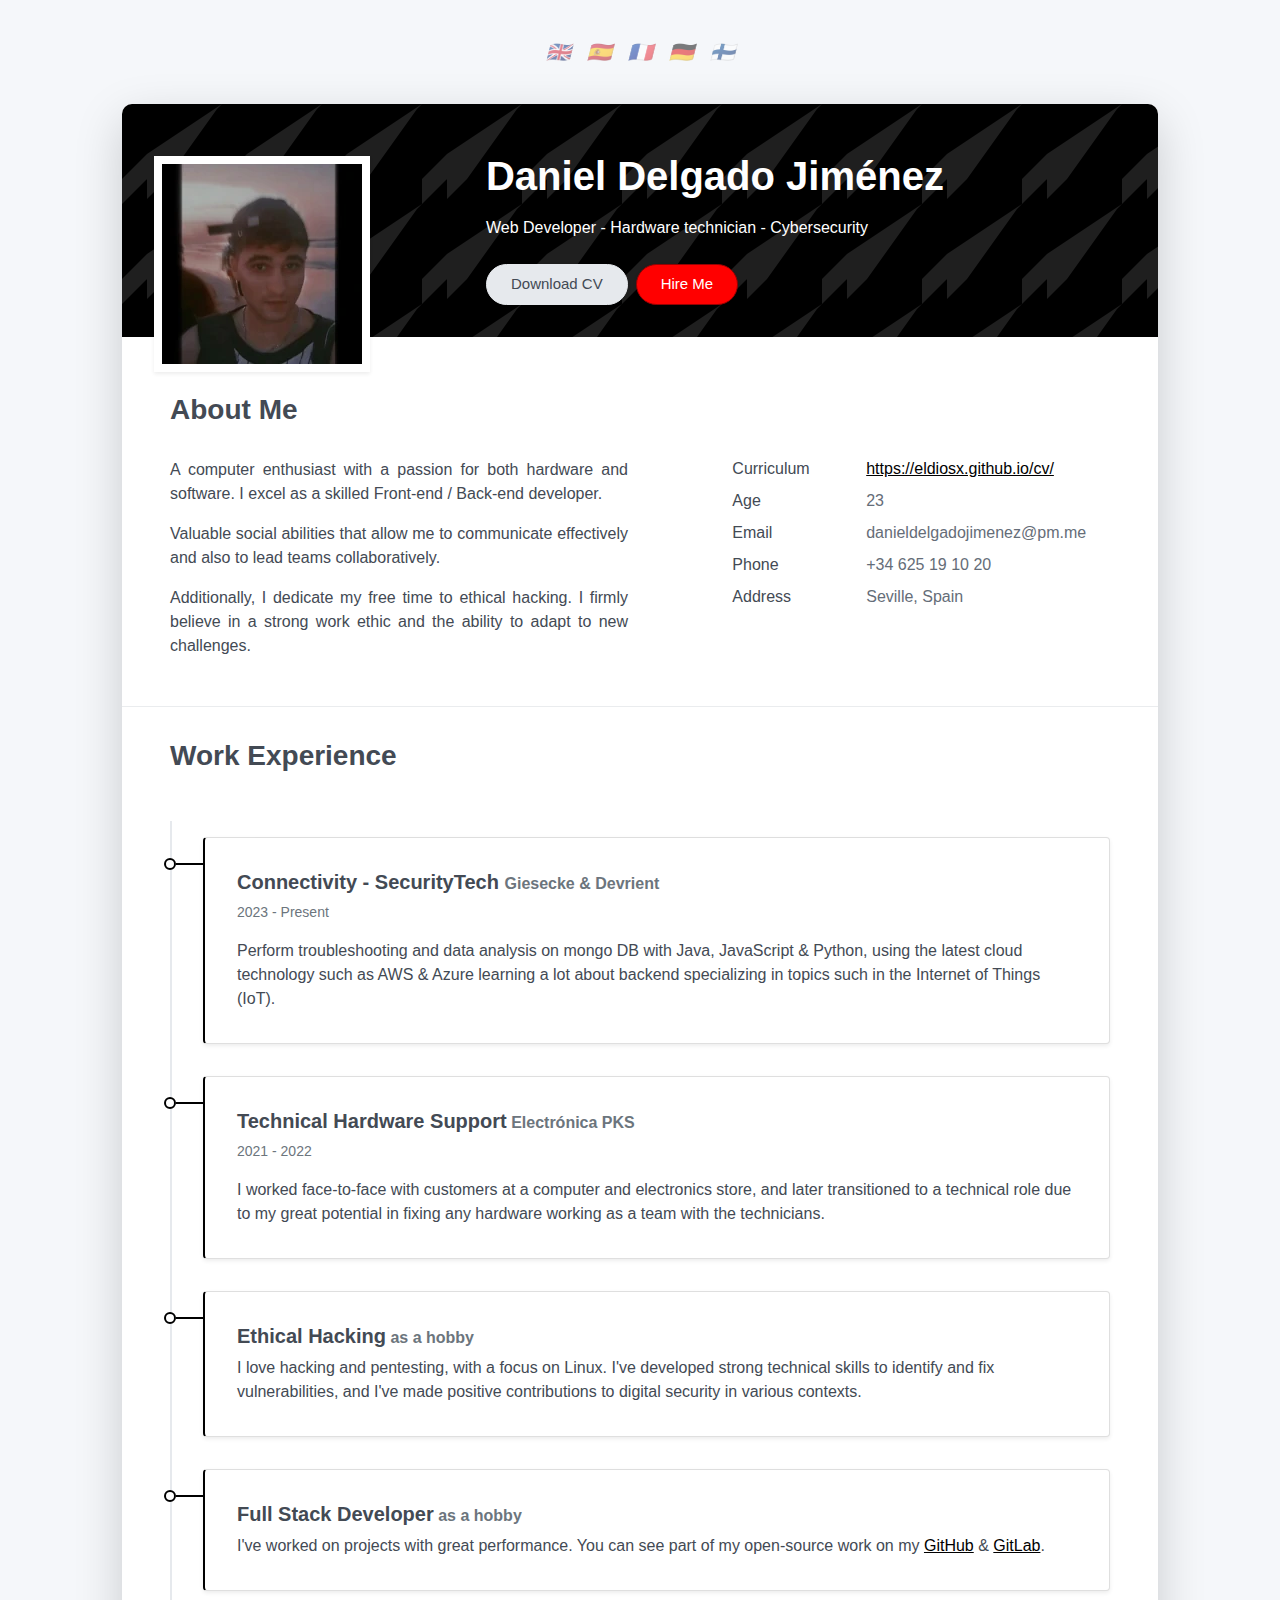
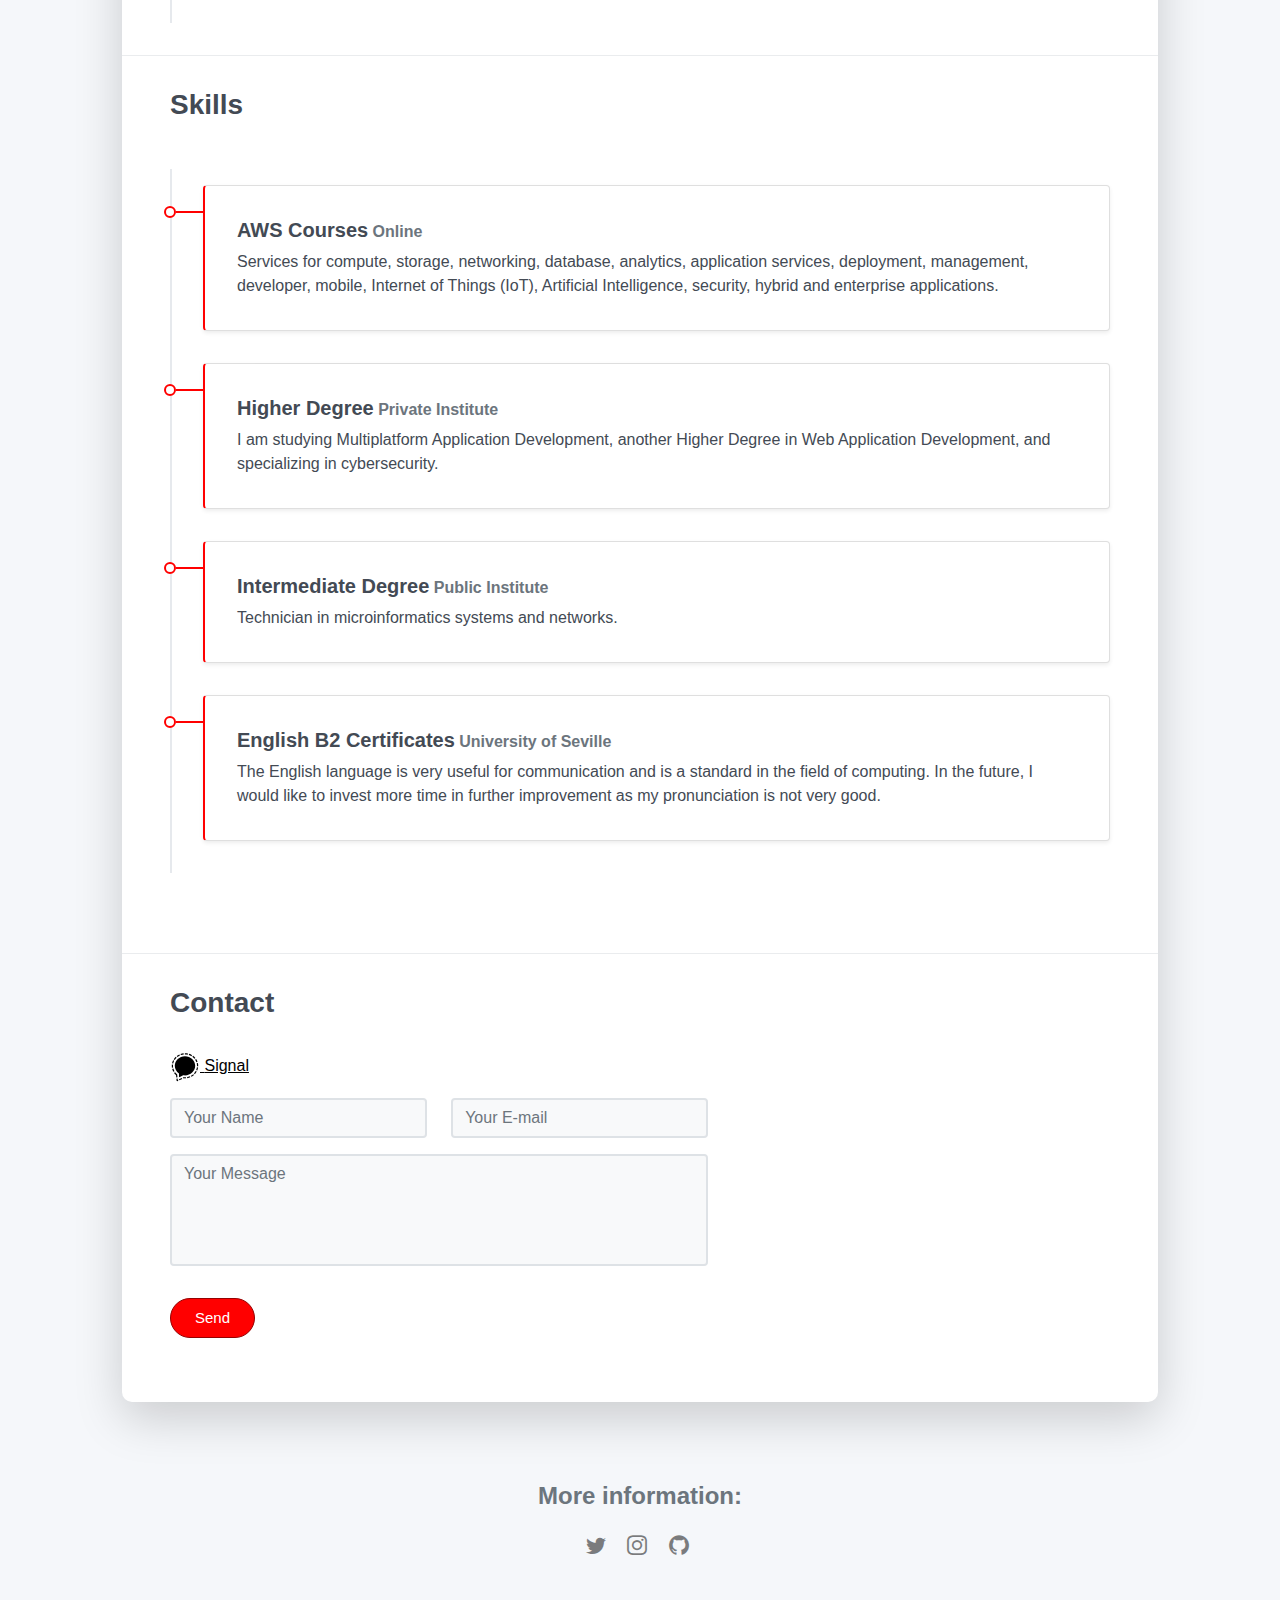
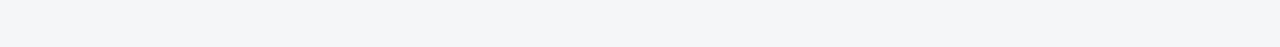
==== commit b0a4e430: "purgeICONS" ====
--- a/index.html
+++ b/index.html
@@ -1,9 +1,8 @@
 <!DOCTYPE html>
-<html lang="es-ES">
+<html lang="en-US">
 
 <head>
   <meta charset="UTF-8">
-  <meta http-equiv="X-UA-Compatible" content="IE=edge">
   <meta name="viewport" content="width=device-width, initial-scale=1">
   <title>Curriculum Vitae</title>
   <link href="../css/main.css" rel="stylesheet">
@@ -54,7 +53,7 @@
         <div class="cover-bg p-3 p-lg-4 text-white">
           <div class="row">
             <div class="col-lg-4 col-md-5">
-              <div class="avatar hover-effect bg-white shadow-sm p-1"><img src="../img/avatar2023.jpg" width="200"
+              <div class="avatar hover-effect bg-white shadow-sm p-1"><img src="../img/avatar2024.webp" width="200"
                   height="200" alt="profile"></div>
             </div>
             <div class="col-lg-8 col-md-7 text-center text-md-start">
--- a/css/main.css
+++ b/css/main.css
@@ -4072,11 +4072,6 @@
   margin-right: auto;
 }
 
-.avatar img {
-  /* Safari 6.0 - 9.0 */
-  filter: grayscale(100%);
-}
-
 footer a:not(.nav-link) {
   color: inherit;
   border-bottom: 1px dashed;
